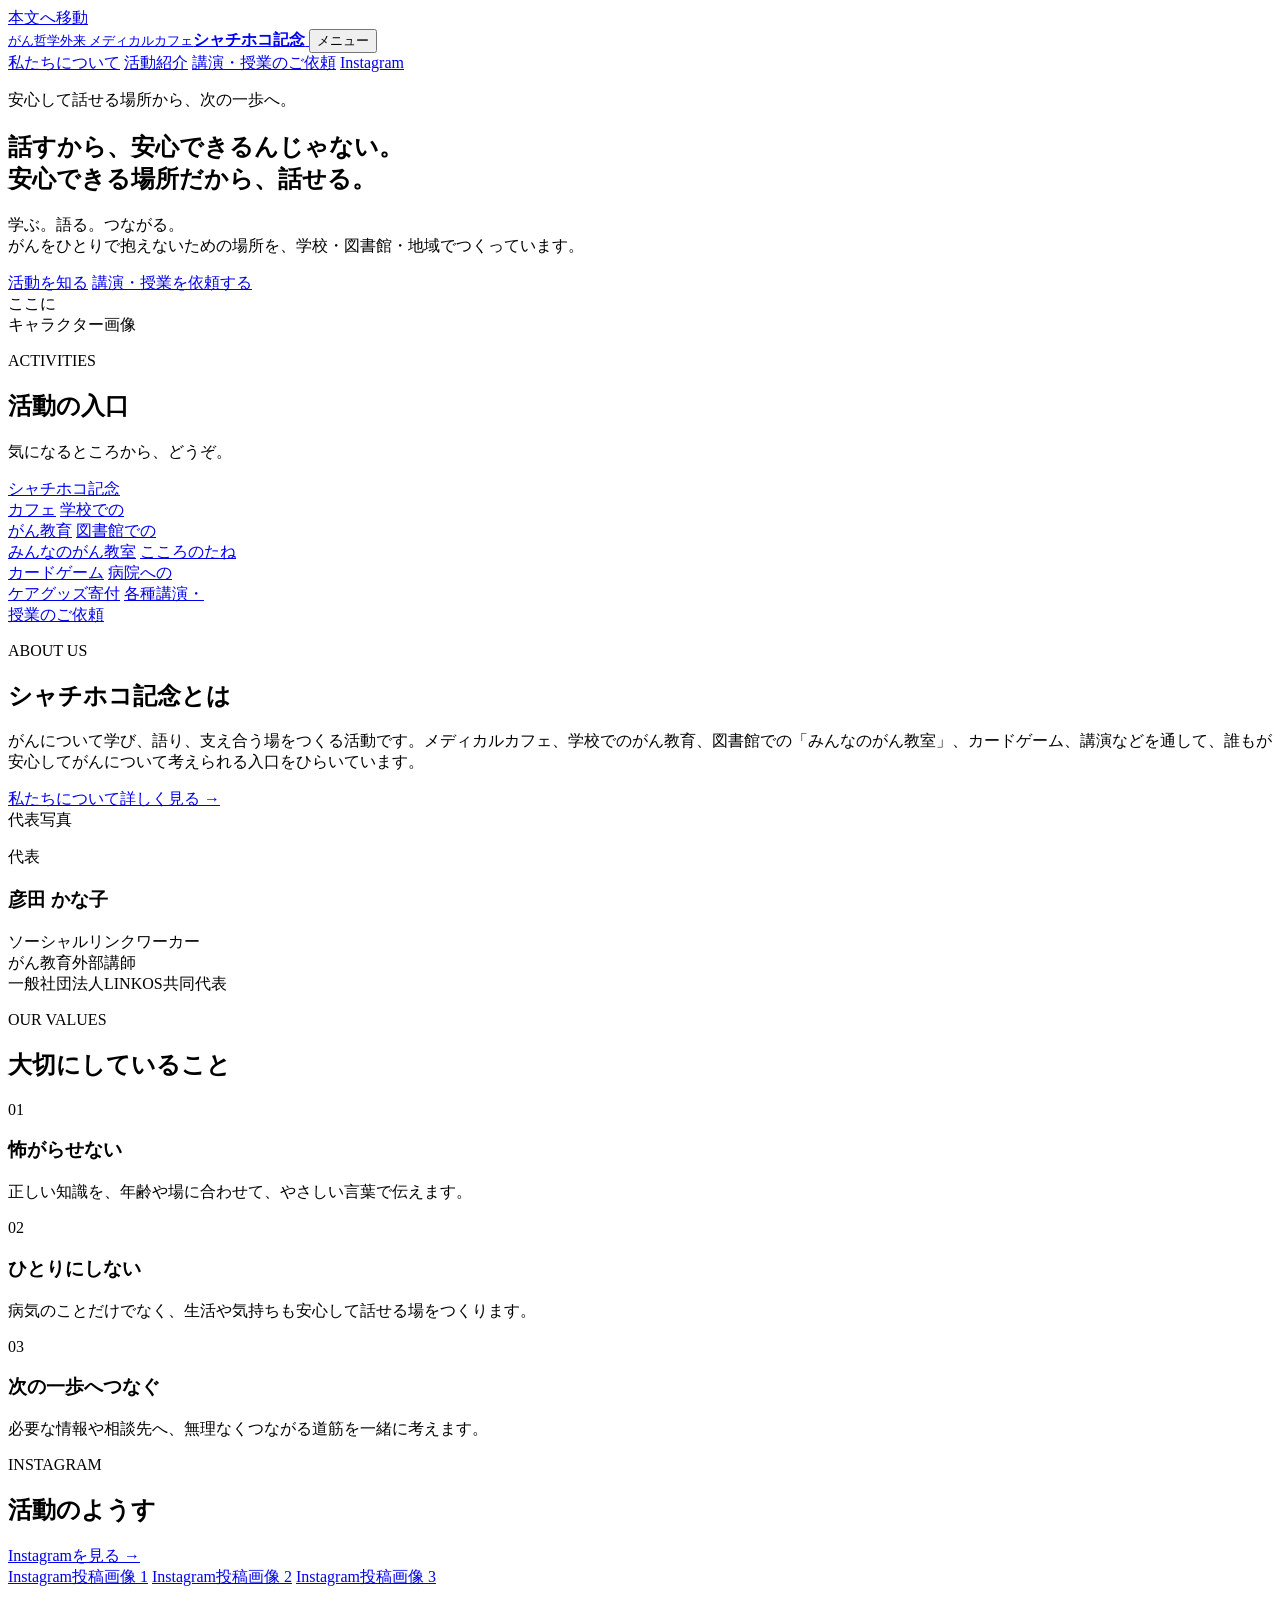
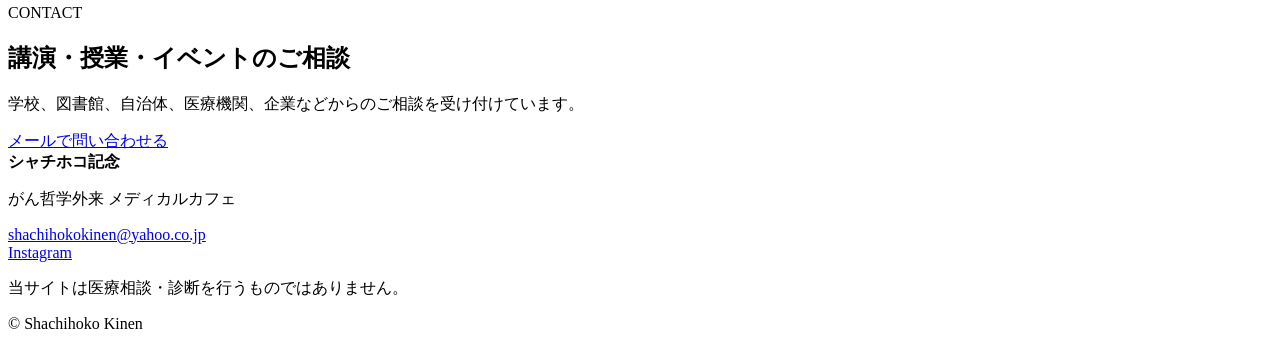
==== index.html @ 78883a8c "Create provisional Shachihoko Kinen homepage" ====
<!doctype html>
<html lang="ja">
<head>
  <meta charset="utf-8">
  <meta name="viewport" content="width=device-width, initial-scale=1">
  <meta name="description" content="がん哲学外来メディカルカフェ『シャチホコ記念』。学ぶ・語る・つながる場を、学校・図書館・地域でひらいています。">
  <title>シャチホコ記念｜学ぶ。語る。つながる。</title>
  <link rel="stylesheet" href="styles.css">
</head>
<body>
  <a class="skip-link" href="#main">本文へ移動</a>
  <header class="site-header">
    <div class="container header-inner">
      <a class="brand" href="index.html" aria-label="シャチホコ記念 ホーム">
        <span class="brand-mark" aria-hidden="true"><i></i><i></i><i></i></span>
        <span><small>がん哲学外来 メディカルカフェ</small><strong>シャチホコ記念</strong></span>
      </a>
      <button class="nav-toggle" aria-expanded="false" aria-controls="global-nav">メニュー</button>
      <nav id="global-nav" class="global-nav" aria-label="メインメニュー">
        <a href="about.html">私たちについて</a>
        <a href="activities.html">活動紹介</a>
        <a href="request.html">講演・授業のご依頼</a>
        <a href="https://www.instagram.com/hikoda_kanako/" target="_blank" rel="noopener noreferrer">Instagram</a>
      </nav>
    </div>
  </header>

  <main id="main">
    <section class="hero">
      <div class="container hero-grid">
        <div class="hero-copy">
          <p class="eyebrow">安心して話せる場所から、次の一歩へ。</p>
          <h1>話すから、安心できるんじゃない。<br>安心できる場所だから、話せる。</h1>
          <p class="hero-lead">学ぶ。語る。つながる。<br>がんをひとりで抱えないための場所を、学校・図書館・地域でつくっています。</p>
          <div class="button-row">
            <a class="button primary" href="activities.html">活動を知る</a>
            <a class="button secondary" href="request.html">講演・授業を依頼する</a>
          </div>
        </div>
        <div class="hero-visual" aria-label="シャチホコ記念の活動を表すイラスト">
          <div class="sun"></div>
          <div class="character"><span>ここに<br>キャラクター画像</span></div>
          <div class="floating-dot dot-one"></div>
          <div class="floating-dot dot-two"></div>
          <div class="floating-dot dot-three"></div>
        </div>
      </div>
    </section>

    <section class="section activities-overview">
      <div class="container">
        <div class="section-heading centered">
          <p class="eyebrow">ACTIVITIES</p>
          <h2>活動の入口</h2>
          <p>気になるところから、どうぞ。</p>
        </div>
        <div class="bubble-grid">
          <a class="bubble bubble-coral" href="cafe.html"><span>シャチホコ記念<br>カフェ</span></a>
          <a class="bubble bubble-lime" href="education.html"><span>学校での<br>がん教育</span></a>
          <a class="bubble bubble-sky" href="library.html"><span>図書館での<br>みんなのがん教室</span></a>
          <a class="bubble bubble-yellow" href="cards.html"><span>こころのたね<br>カードゲーム</span></a>
          <a class="bubble bubble-gray" href="care.html"><span>病院への<br>ケアグッズ寄付</span></a>
          <a class="bubble bubble-beige" href="request.html"><span>各種講演・<br>授業のご依頼</span></a>
        </div>
      </div>
    </section>

    <section class="section intro-section">
      <div class="container split-card">
        <div>
          <p class="eyebrow">ABOUT US</p>
          <h2>シャチホコ記念とは</h2>
          <p>がんについて学び、語り、支え合う場をつくる活動です。メディカルカフェ、学校でのがん教育、図書館での「みんなのがん教室」、カードゲーム、講演などを通して、誰もが安心してがんについて考えられる入口をひらいています。</p>
          <a class="text-link" href="about.html">私たちについて詳しく見る →</a>
        </div>
        <div class="profile-mini">
          <div class="photo-placeholder" aria-label="彦田かな子さんの写真を配置する場所">代表写真</div>
          <div>
            <p class="role">代表</p>
            <h3>彦田 かな子</h3>
            <p>ソーシャルリンクワーカー<br>がん教育外部講師<br>一般社団法人LINKOS共同代表</p>
          </div>
        </div>
      </div>
    </section>

    <section class="section values-section">
      <div class="container">
        <div class="section-heading centered">
          <p class="eyebrow">OUR VALUES</p>
          <h2>大切にしていること</h2>
        </div>
        <div class="card-grid three">
          <article class="value-card"><span class="icon">01</span><h3>怖がらせない</h3><p>正しい知識を、年齢や場に合わせて、やさしい言葉で伝えます。</p></article>
          <article class="value-card"><span class="icon">02</span><h3>ひとりにしない</h3><p>病気のことだけでなく、生活や気持ちも安心して話せる場をつくります。</p></article>
          <article class="value-card"><span class="icon">03</span><h3>次の一歩へつなぐ</h3><p>必要な情報や相談先へ、無理なくつながる道筋を一緒に考えます。</p></article>
        </div>
      </div>
    </section>

    <section class="section instagram-section">
      <div class="container">
        <div class="section-heading row-heading">
          <div><p class="eyebrow">INSTAGRAM</p><h2>活動のようす</h2></div>
          <a class="text-link" href="https://www.instagram.com/hikoda_kanako/" target="_blank" rel="noopener noreferrer">Instagramを見る →</a>
        </div>
        <div class="instagram-grid">
          <a href="https://www.instagram.com/hikoda_kanako/" target="_blank" rel="noopener noreferrer" class="insta-placeholder">Instagram投稿画像 1</a>
          <a href="https://www.instagram.com/hikoda_kanako/" target="_blank" rel="noopener noreferrer" class="insta-placeholder">Instagram投稿画像 2</a>
          <a href="https://www.instagram.com/hikoda_kanako/" target="_blank" rel="noopener noreferrer" class="insta-placeholder">Instagram投稿画像 3</a>
        </div>
      </div>
    </section>

    <section class="cta-section">
      <div class="container cta-inner">
        <div><p class="eyebrow light">CONTACT</p><h2>講演・授業・イベントのご相談</h2><p>学校、図書館、自治体、医療機関、企業などからのご相談を受け付けています。</p></div>
        <a class="button light-button" href="mailto:shachihokokinen@yahoo.co.jp">メールで問い合わせる</a>
      </div>
    </section>
  </main>

  <footer class="site-footer">
    <div class="container footer-grid">
      <div><strong>シャチホコ記念</strong><p>がん哲学外来 メディカルカフェ</p></div>
      <div><a href="mailto:shachihokokinen@yahoo.co.jp">shachihokokinen@yahoo.co.jp</a><br><a href="https://www.instagram.com/hikoda_kanako/" target="_blank" rel="noopener noreferrer">Instagram</a></div>
      <p class="footer-note">当サイトは医療相談・診断を行うものではありません。</p>
    </div>
    <div class="container copyright">© Shachihoko Kinen</div>
  </footer>
  <script src="script.js"></script>
</body>
</html>
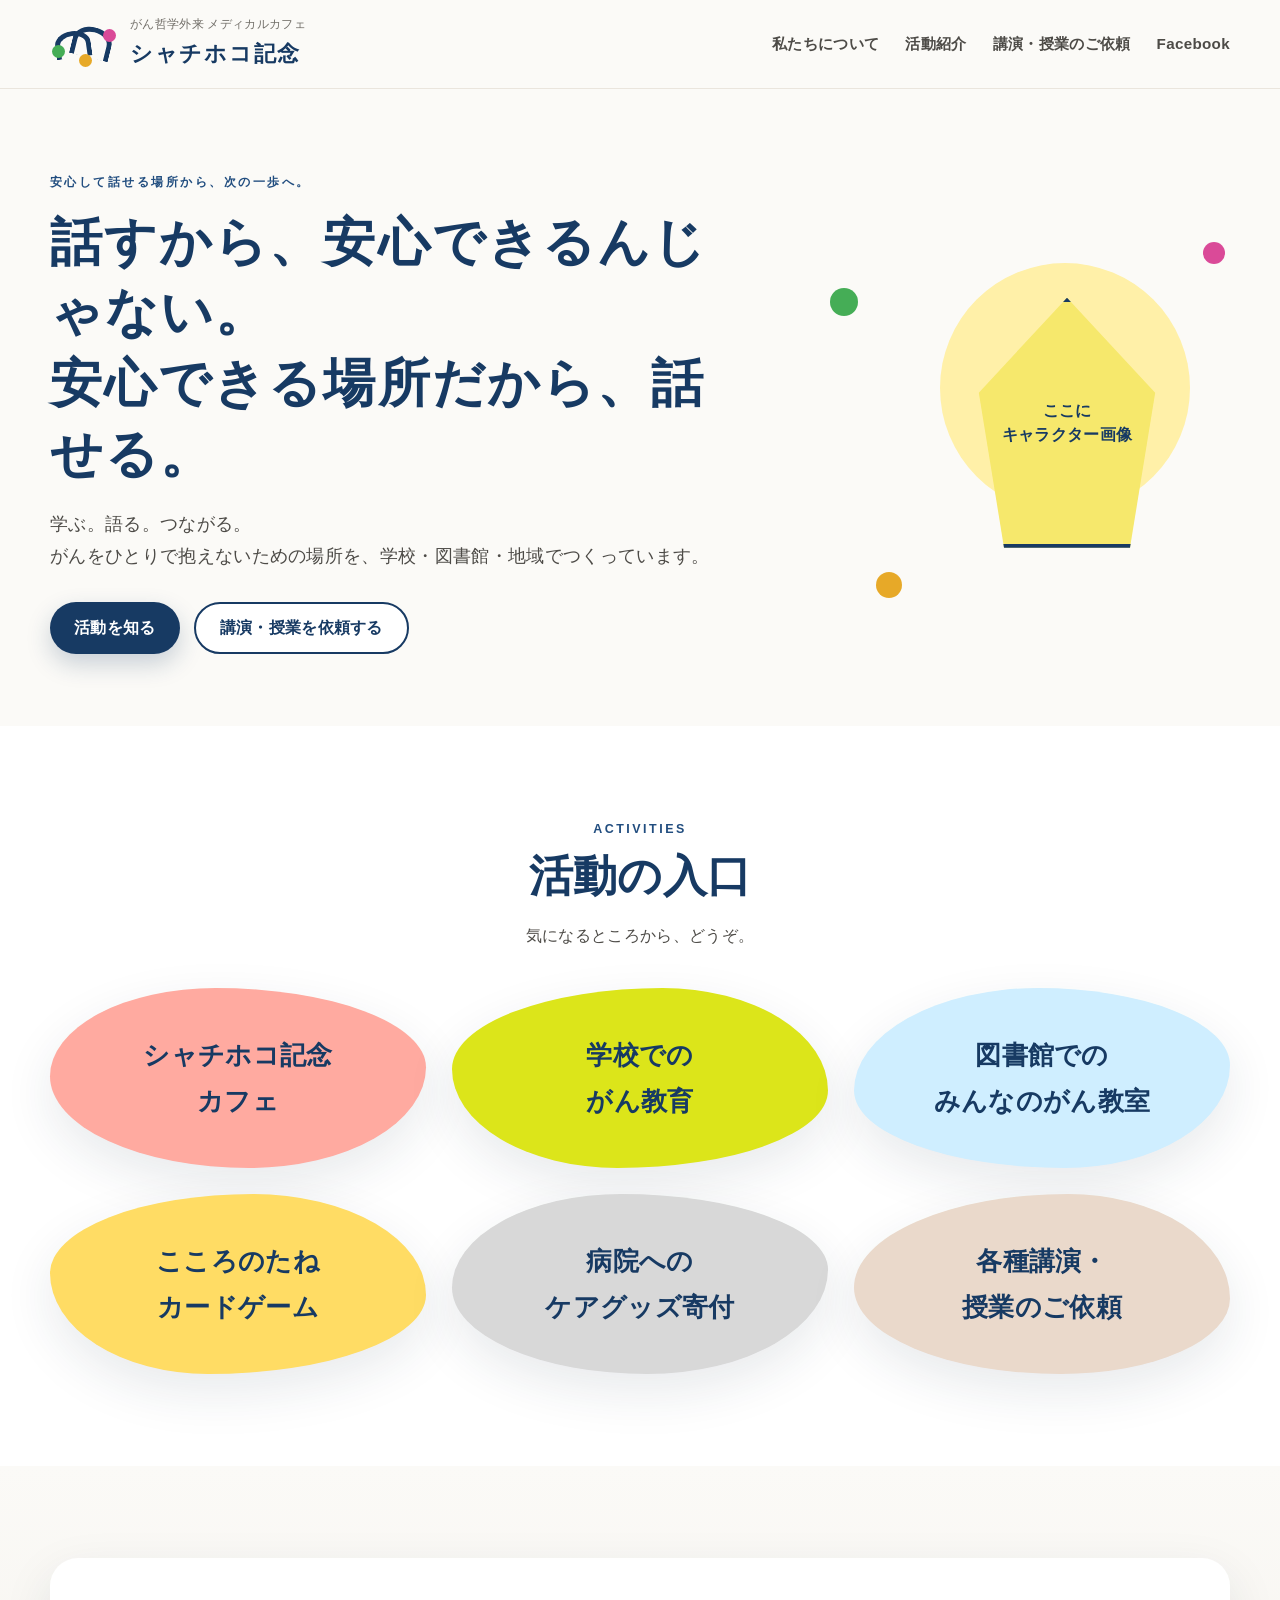
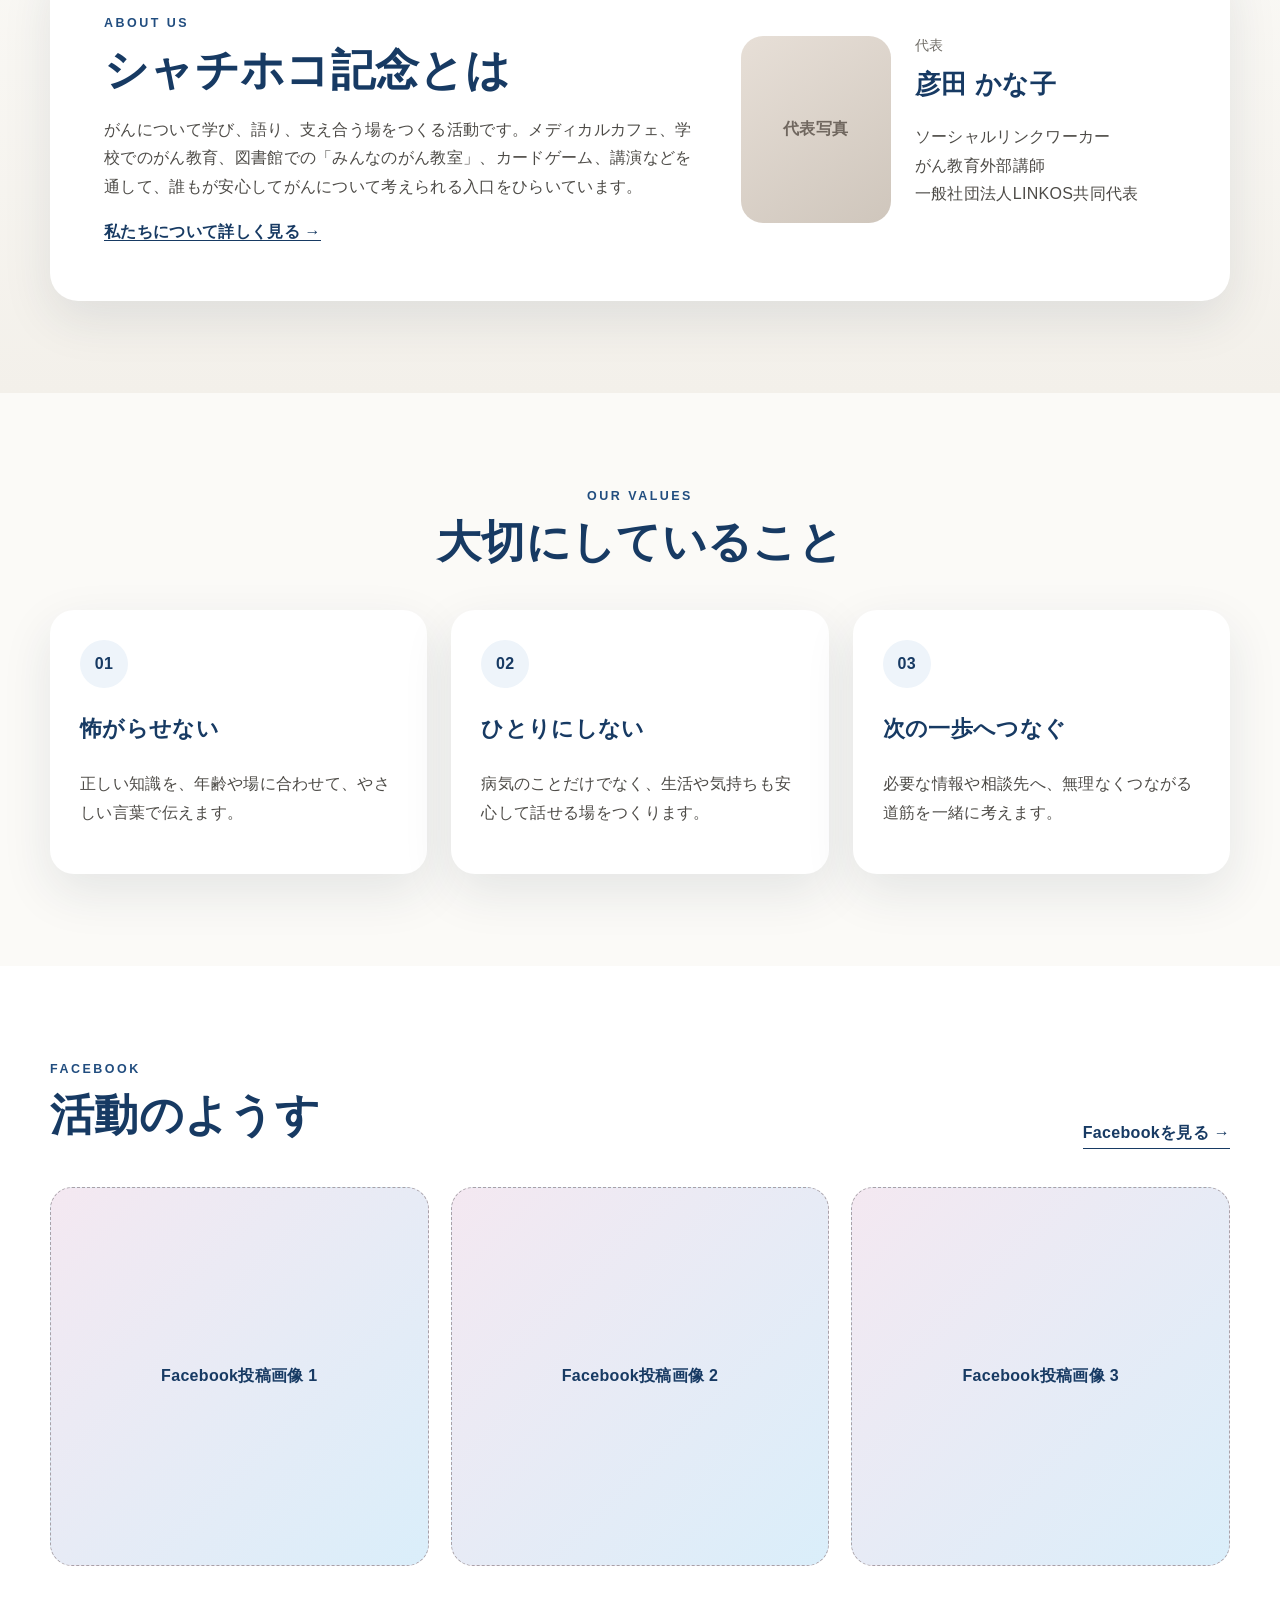
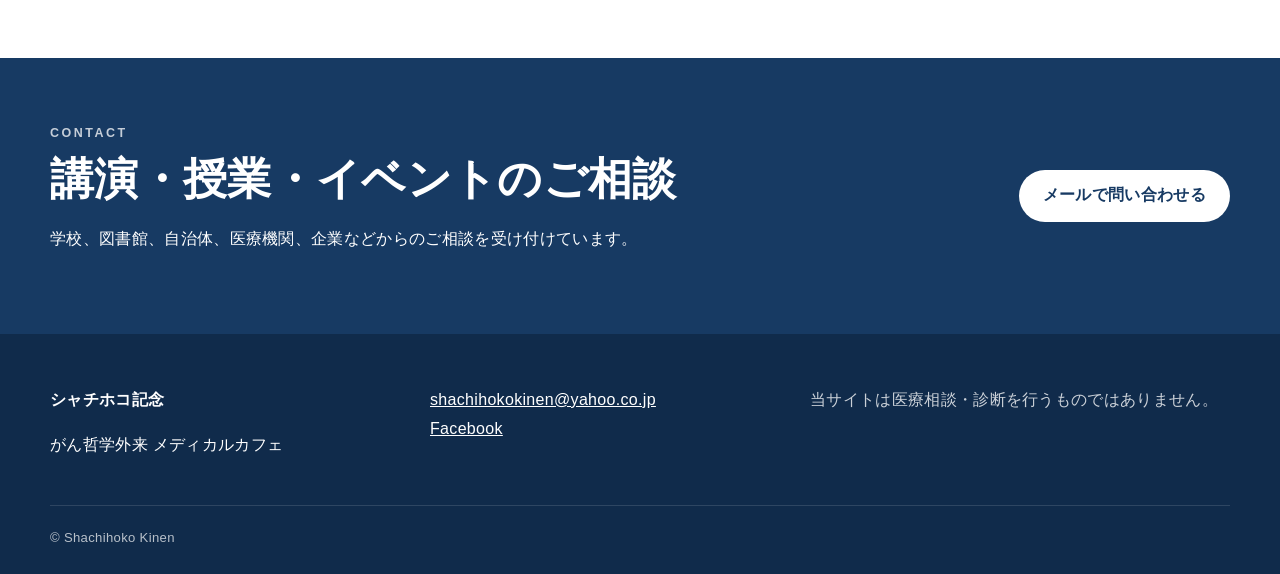
==== commit a2aa7670: "Replace Instagram links with Facebook" ====
--- a/index.html
+++ b/index.html
@@ -20,7 +20,7 @@
         <a href="about.html">私たちについて</a>
         <a href="activities.html">活動紹介</a>
         <a href="request.html">講演・授業のご依頼</a>
-        <a href="https://www.instagram.com/hikoda_kanako/" target="_blank" rel="noopener noreferrer">Instagram</a>
+        <a href="https://www.facebook.com/shachihokokinen" target="_blank" rel="noopener noreferrer">Facebook</a>
       </nav>
     </div>
   </header>
@@ -101,13 +101,13 @@
     <section class="section instagram-section">
       <div class="container">
         <div class="section-heading row-heading">
-          <div><p class="eyebrow">INSTAGRAM</p><h2>活動のようす</h2></div>
-          <a class="text-link" href="https://www.instagram.com/hikoda_kanako/" target="_blank" rel="noopener noreferrer">Instagramを見る →</a>
+          <div><p class="eyebrow">FACEBOOK</p><h2>活動のようす</h2></div>
+          <a class="text-link" href="https://www.facebook.com/shachihokokinen" target="_blank" rel="noopener noreferrer">Facebookを見る →</a>
         </div>
         <div class="instagram-grid">
-          <a href="https://www.instagram.com/hikoda_kanako/" target="_blank" rel="noopener noreferrer" class="insta-placeholder">Instagram投稿画像 1</a>
-          <a href="https://www.instagram.com/hikoda_kanako/" target="_blank" rel="noopener noreferrer" class="insta-placeholder">Instagram投稿画像 2</a>
-          <a href="https://www.instagram.com/hikoda_kanako/" target="_blank" rel="noopener noreferrer" class="insta-placeholder">Instagram投稿画像 3</a>
+          <a href="https://www.facebook.com/shachihokokinen" target="_blank" rel="noopener noreferrer" class="insta-placeholder">Facebook投稿画像 1</a>
+          <a href="https://www.facebook.com/shachihokokinen" target="_blank" rel="noopener noreferrer" class="insta-placeholder">Facebook投稿画像 2</a>
+          <a href="https://www.facebook.com/shachihokokinen" target="_blank" rel="noopener noreferrer" class="insta-placeholder">Facebook投稿画像 3</a>
         </div>
       </div>
     </section>
@@ -123,7 +123,7 @@
   <footer class="site-footer">
     <div class="container footer-grid">
       <div><strong>シャチホコ記念</strong><p>がん哲学外来 メディカルカフェ</p></div>
-      <div><a href="mailto:shachihokokinen@yahoo.co.jp">shachihokokinen@yahoo.co.jp</a><br><a href="https://www.instagram.com/hikoda_kanako/" target="_blank" rel="noopener noreferrer">Instagram</a></div>
+      <div><a href="mailto:shachihokokinen@yahoo.co.jp">shachihokokinen@yahoo.co.jp</a><br><a href="https://www.facebook.com/shachihokokinen" target="_blank" rel="noopener noreferrer">Facebook</a></div>
       <p class="footer-note">当サイトは医療相談・診断を行うものではありません。</p>
     </div>
     <div class="container copyright">© Shachihoko Kinen</div>
--- a/styles.css
+++ b/styles.css
@@ -0,0 +1,56 @@
+:root {
+  --navy:#173a63;
+  --navy-2:#214d7f;
+  --ink:#4d4b47;
+  --muted:#726f69;
+  --paper:#fbfaf7;
+  --white:#fff;
+  --line:#e6e0d8;
+  --coral:#ffaaa0;
+  --lime:#dce51a;
+  --sky:#cfeeff;
+  --yellow:#ffdc64;
+  --gray:#d8d8d8;
+  --beige:#ead9cb;
+  --radius:28px;
+  --shadow:0 18px 50px rgba(33,52,73,.10);
+  --container:min(1180px, calc(100% - 40px));
+}
+*{box-sizing:border-box}
+html{scroll-behavior:smooth}
+body{margin:0;background:var(--paper);color:var(--ink);font-family:"Hiragino Sans","Yu Gothic",Meiryo,sans-serif;line-height:1.8;letter-spacing:.02em}
+a{color:inherit;text-decoration:none}
+img{max-width:100%;height:auto}
+button,input,textarea,select{font:inherit}
+.container{width:var(--container);margin-inline:auto}
+.skip-link{position:absolute;left:-9999px;top:auto}.skip-link:focus{left:16px;top:16px;z-index:999;background:#fff;padding:10px 14px;border-radius:8px}
+.site-header{position:sticky;top:0;z-index:30;background:rgba(251,250,247,.94);backdrop-filter:blur(12px);border-bottom:1px solid rgba(230,224,216,.8)}
+.header-inner{min-height:88px;display:flex;align-items:center;justify-content:space-between;gap:24px}
+.brand{display:flex;align-items:center;gap:14px}.brand small{display:block;font-size:.72rem;color:var(--muted)}.brand strong{display:block;color:var(--navy);font-size:1.35rem;letter-spacing:.08em}
+.brand-mark{position:relative;width:66px;height:46px;display:inline-block}.brand-mark:before,.brand-mark:after{content:"";position:absolute;border:5px solid var(--navy);border-bottom:0;border-radius:50% 50% 0 0}.brand-mark:before{width:26px;height:22px;left:5px;top:10px;transform:rotate(-8deg)}.brand-mark:after{width:30px;height:26px;right:4px;top:6px;transform:rotate(14deg)}.brand-mark i{position:absolute;width:13px;height:13px;border-radius:50%;z-index:2}.brand-mark i:nth-child(1){background:#45ad56;left:2px;top:24px}.brand-mark i:nth-child(2){background:#e7a928;left:29px;bottom:0}.brand-mark i:nth-child(3){background:#da4a98;right:0;top:8px}
+.global-nav{display:flex;align-items:center;gap:26px;font-size:.95rem;font-weight:700}.global-nav a{position:relative}.global-nav a:after{content:"";position:absolute;left:0;right:100%;bottom:-7px;height:2px;background:var(--navy);transition:.25s}.global-nav a:hover:after,.global-nav a:focus-visible:after{right:0}
+.nav-toggle{display:none;border:1px solid var(--line);background:#fff;border-radius:999px;padding:8px 14px;color:var(--navy);font-weight:700}
+.hero{padding:82px 0 72px;overflow:hidden}.hero-grid{display:grid;grid-template-columns:1.25fr .75fr;align-items:center;gap:50px}.hero-copy h1{margin:.25em 0;font-size:clamp(2rem,4.1vw,4.2rem);line-height:1.35;color:var(--navy);letter-spacing:.04em}.hero-lead{font-size:clamp(1.05rem,1.4vw,1.28rem);max-width:760px}.eyebrow{margin:0 0 6px;color:var(--navy-2);font-size:.78rem;font-weight:800;letter-spacing:.2em}.light{color:#fff;opacity:.75}
+.button-row{display:flex;gap:14px;flex-wrap:wrap;margin-top:30px}.button{display:inline-flex;align-items:center;justify-content:center;min-height:52px;padding:0 24px;border-radius:999px;font-weight:800;transition:transform .2s,box-shadow .2s}.button:hover{transform:translateY(-2px)}.primary{background:var(--navy);color:#fff;box-shadow:0 10px 24px rgba(23,58,99,.22)}.secondary{background:#fff;color:var(--navy);border:2px solid var(--navy)}.light-button{background:#fff;color:var(--navy)}
+.hero-visual{position:relative;min-height:390px}.sun{position:absolute;width:250px;height:250px;border-radius:50%;background:#fff0a8;right:40px;top:45px}.character{position:absolute;right:58px;top:80px;width:210px;height:250px;background:#f6e86c;border:4px solid var(--navy);clip-path:polygon(50% 0,92% 38%,80% 100%,20% 100%,8% 38%);display:grid;place-items:center;color:var(--navy);font-weight:800;text-align:center;line-height:1.5}.floating-dot{position:absolute;border-radius:50%}.dot-one{width:28px;height:28px;background:#45ad56;left:24px;top:70px}.dot-two{width:22px;height:22px;background:#da4a98;right:5px;top:24px}.dot-three{width:26px;height:26px;background:#e7a928;left:70px;bottom:10px}
+.section{padding:92px 0}.section-heading{margin-bottom:38px}.section-heading h2,.intro-section h2,.cta-section h2,.page-hero h1{margin:.1em 0;color:var(--navy);font-size:clamp(2rem,3.4vw,3.2rem);line-height:1.35}.centered{text-align:center}.row-heading{display:flex;justify-content:space-between;align-items:end;gap:20px}
+.activities-overview{background:#fff}.bubble-grid{display:grid;grid-template-columns:repeat(3,1fr);gap:26px}.bubble{min-height:180px;display:grid;place-items:center;padding:24px;text-align:center;font-size:clamp(1.25rem,2vw,1.85rem);font-weight:900;color:var(--navy);box-shadow:var(--shadow);transition:transform .25s,box-shadow .25s}.bubble:hover{transform:translateY(-6px) rotate(-1deg);box-shadow:0 24px 60px rgba(33,52,73,.16)}.bubble:nth-child(even):hover{transform:translateY(-6px) rotate(1deg)}.bubble-coral{background:var(--coral);border-radius:44% 56% 47% 53%/49% 44% 56% 51%}.bubble-lime{background:var(--lime);border-radius:56% 44% 56% 44%/45% 57% 43% 55%}.bubble-sky{background:var(--sky);border-radius:49% 51% 44% 56%/57% 43% 57% 43%}.bubble-yellow{background:var(--yellow);border-radius:54% 46% 58% 42%/44% 56% 44% 56%}.bubble-gray{background:var(--gray);border-radius:45% 55% 48% 52%/52% 42% 58% 48%}.bubble-beige{background:var(--beige);border-radius:57% 43% 45% 55%/52% 58% 42% 48%}
+.intro-section{background:linear-gradient(180deg,var(--paper),#f3f0ea)}.split-card{display:grid;grid-template-columns:1.15fr .85fr;gap:48px;background:#fff;border-radius:var(--radius);padding:54px;box-shadow:var(--shadow)}.profile-mini{display:grid;grid-template-columns:150px 1fr;gap:24px;align-items:center}.photo-placeholder{aspect-ratio:4/5;border-radius:22px;background:linear-gradient(145deg,#e7dfd7,#cfc6bc);display:grid;place-items:center;color:#70675f;font-weight:700}.role{margin:0;color:var(--muted);font-size:.85rem}.profile-mini h3{margin:.1em 0;color:var(--navy);font-size:1.6rem}.text-link{color:var(--navy);font-weight:800;border-bottom:1px solid currentColor}.text-link:hover{opacity:.72}
+.card-grid{display:grid;gap:24px}.three{grid-template-columns:repeat(3,1fr)}.value-card,.content-card{background:#fff;border-radius:24px;padding:30px;box-shadow:var(--shadow)}.value-card .icon{display:inline-grid;place-items:center;width:48px;height:48px;border-radius:50%;background:#eef4fa;color:var(--navy);font-weight:900}.value-card h3,.content-card h3{color:var(--navy);font-size:1.35rem}
+.instagram-section{background:#fff}.instagram-grid{display:grid;grid-template-columns:repeat(3,1fr);gap:22px}.insta-placeholder{aspect-ratio:1;border-radius:22px;background:linear-gradient(135deg,#f4e8f1,#daeefa);display:grid;place-items:center;color:var(--navy);font-weight:800;border:1px dashed #a8a1a8}
+.cta-section{padding:64px 0;background:var(--navy);color:#fff}.cta-section h2{color:#fff}.cta-inner{display:flex;justify-content:space-between;align-items:center;gap:30px}
+.site-footer{padding:52px 0 24px;background:#102b4b;color:#fff}.footer-grid{display:grid;grid-template-columns:1fr 1fr 1.2fr;gap:30px;align-items:start}.site-footer a{text-decoration:underline}.footer-note{margin:0;opacity:.78}.copyright{margin-top:30px;padding-top:20px;border-top:1px solid rgba(255,255,255,.18);font-size:.82rem;opacity:.7}
+.page-hero{padding:74px 0 48px;background:linear-gradient(180deg,#fff,var(--paper))}.page-hero p{max-width:760px;font-size:1.08rem}.breadcrumbs{font-size:.84rem;color:var(--muted);margin-bottom:14px}.breadcrumbs a{text-decoration:underline}.page-grid{display:grid;grid-template-columns:minmax(0,1fr) 290px;gap:50px}.prose h2{margin-top:2.2em;color:var(--navy);font-size:1.9rem}.prose h3{margin-top:1.8em;color:var(--navy)}.prose p,.prose li{font-size:1.02rem}.prose ul{padding-left:1.2em}.notice{background:#fff8dc;border-left:5px solid var(--yellow);padding:20px 22px;border-radius:12px}.sidebar-card{position:sticky;top:120px;background:#fff;border-radius:20px;padding:24px;box-shadow:var(--shadow)}.sidebar-card h3{margin-top:0;color:var(--navy)}.sidebar-card nav{display:grid;gap:10px}.sidebar-card a{padding:8px 0;border-bottom:1px solid var(--line)}
+.timeline{position:relative;margin:40px 0}.timeline:before{content:"";position:absolute;left:18px;top:0;bottom:0;width:3px;background:var(--line)}.timeline-item{position:relative;padding-left:62px;margin-bottom:34px}.timeline-item:before{content:"";position:absolute;left:7px;top:8px;width:24px;height:24px;border-radius:50%;background:var(--navy);border:5px solid var(--paper)}.timeline-item time{display:block;color:var(--navy);font-weight:900}.timeline-item h3{margin:.15em 0}
+.stats-grid{display:grid;grid-template-columns:repeat(3,1fr);gap:20px;margin:30px 0}.stat{background:#fff;border-radius:20px;padding:24px;text-align:center;box-shadow:var(--shadow)}.stat strong{display:block;color:var(--navy);font-size:2rem}.stat span{font-size:.9rem}
+.list-links{display:grid;grid-template-columns:repeat(2,1fr);gap:18px}.list-link{display:block;background:#fff;border-radius:18px;padding:22px;border:1px solid var(--line);font-weight:800;color:var(--navy)}.list-link:hover{box-shadow:var(--shadow)}
+.contact-box{background:#fff;border-radius:24px;padding:32px;box-shadow:var(--shadow)}.email-link{font-size:1.15rem;color:var(--navy);font-weight:900;word-break:break-all}
+@media (max-width:900px){
+  .nav-toggle{display:block}.global-nav{position:absolute;left:20px;right:20px;top:78px;display:none;flex-direction:column;align-items:stretch;gap:0;padding:16px;background:#fff;border-radius:18px;box-shadow:var(--shadow)}.global-nav.is-open{display:flex}.global-nav a{padding:13px 6px;border-bottom:1px solid var(--line)}
+  .hero-grid,.split-card,.page-grid{grid-template-columns:1fr}.hero-visual{min-height:310px}.bubble-grid{grid-template-columns:repeat(2,1fr)}.three,.instagram-grid,.stats-grid{grid-template-columns:1fr}.profile-mini{grid-template-columns:120px 1fr}.cta-inner{align-items:flex-start;flex-direction:column}.footer-grid{grid-template-columns:1fr 1fr}.sidebar-card{position:static}.list-links{grid-template-columns:1fr}
+}
+@media (max-width:620px){
+  :root{--container:min(100% - 28px,1180px)}.header-inner{min-height:76px}.brand small{display:none}.brand strong{font-size:1.1rem}.brand-mark{transform:scale(.88);transform-origin:left center}
+  .hero{padding:54px 0}.hero-copy h1{font-size:2.15rem}.hero-visual{min-height:270px}.sun{width:190px;height:190px;right:18px}.character{width:160px;height:205px;right:32px;top:58px;font-size:.9rem}
+  .section{padding:64px 0}.bubble-grid{grid-template-columns:1fr;gap:18px}.bubble{min-height:145px}.split-card{padding:28px}.profile-mini{grid-template-columns:1fr}.photo-placeholder{max-width:180px}.row-heading{align-items:flex-start;flex-direction:column}.instagram-grid{grid-template-columns:1fr}.footer-grid{grid-template-columns:1fr}.button-row .button{width:100%}
+}
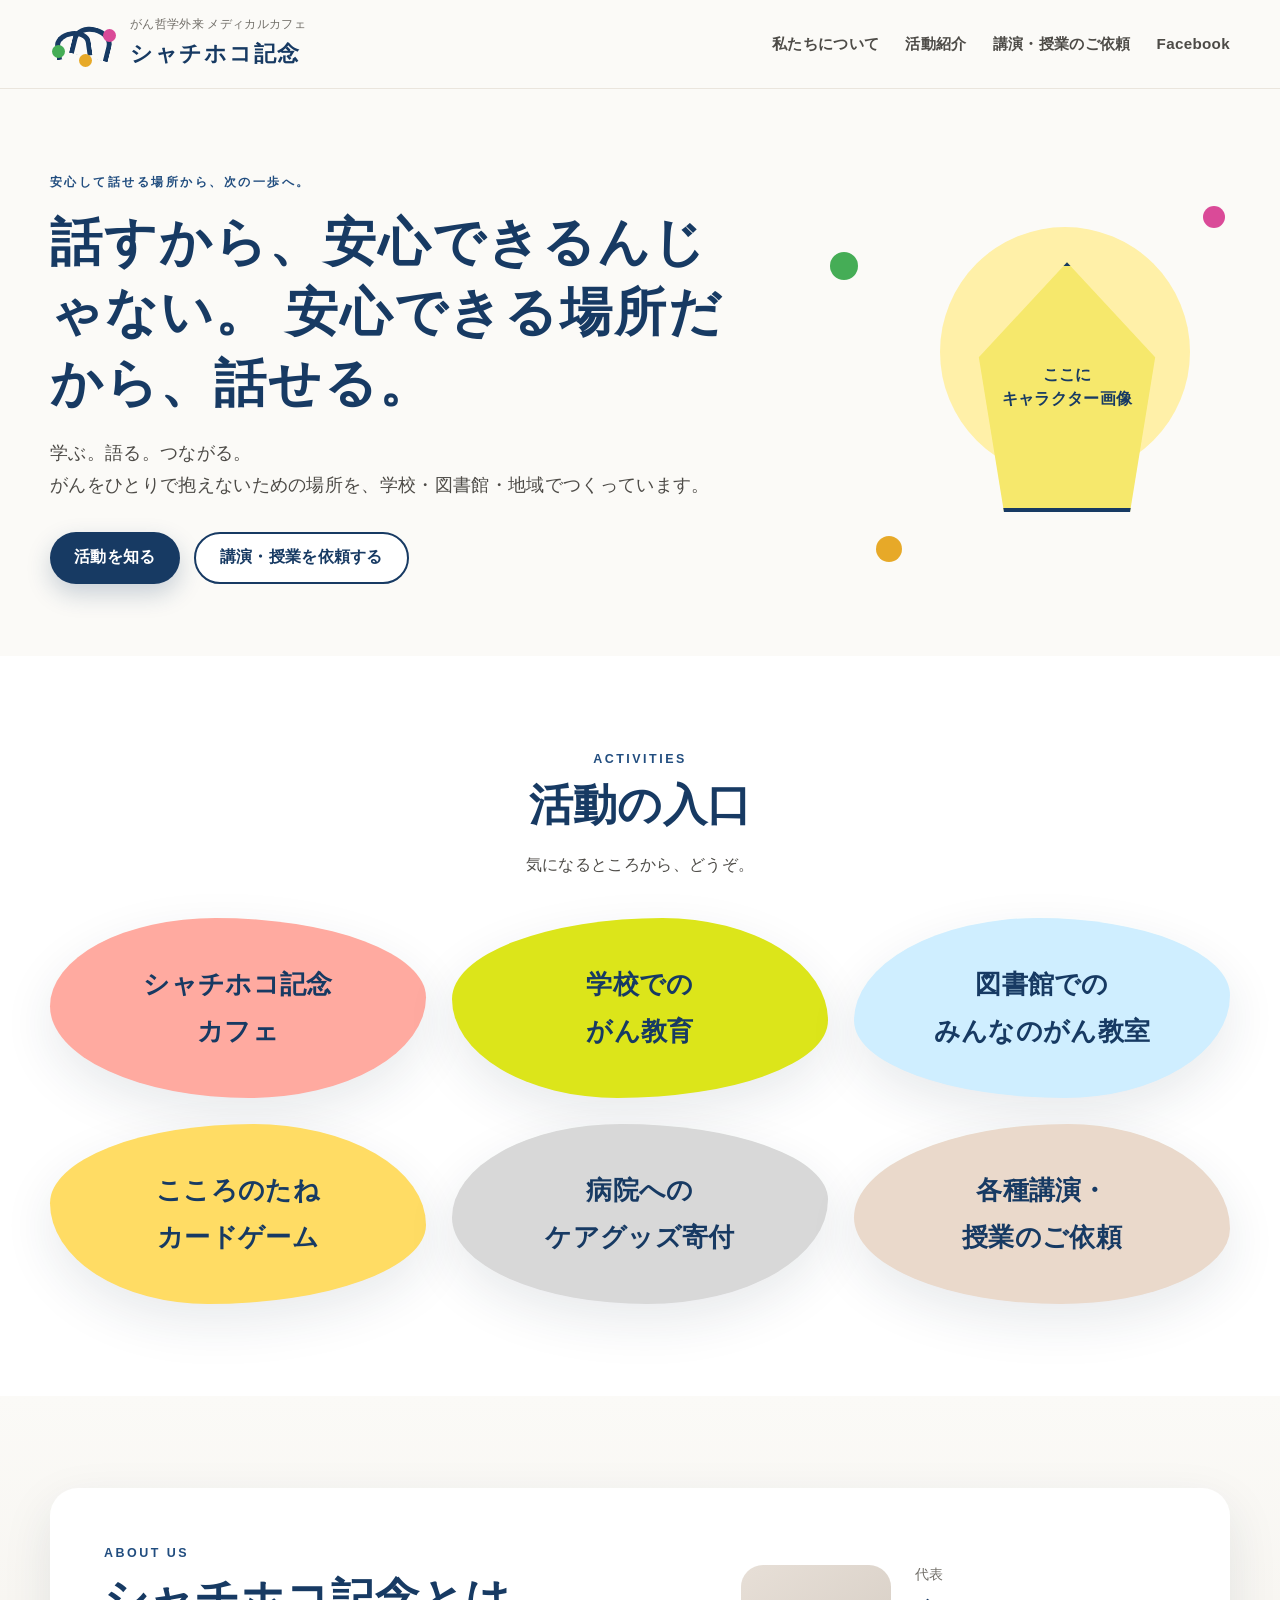
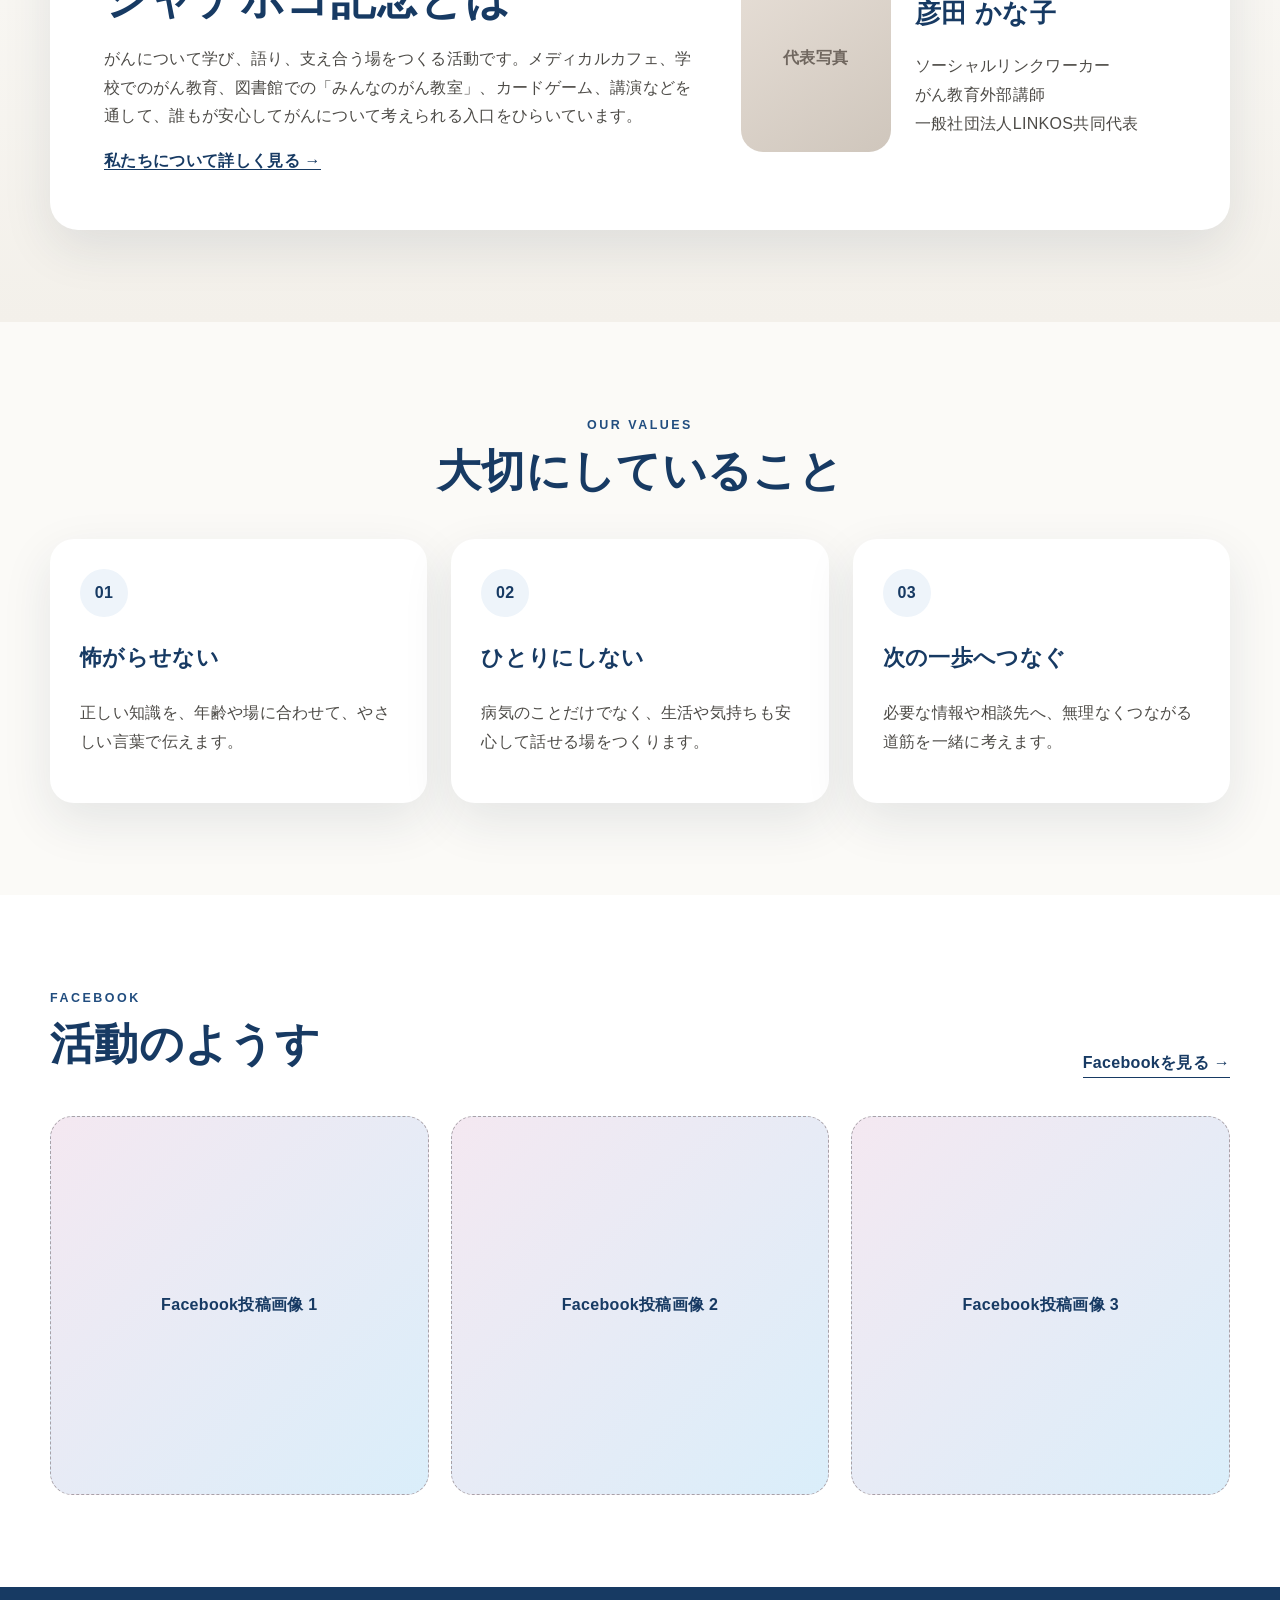
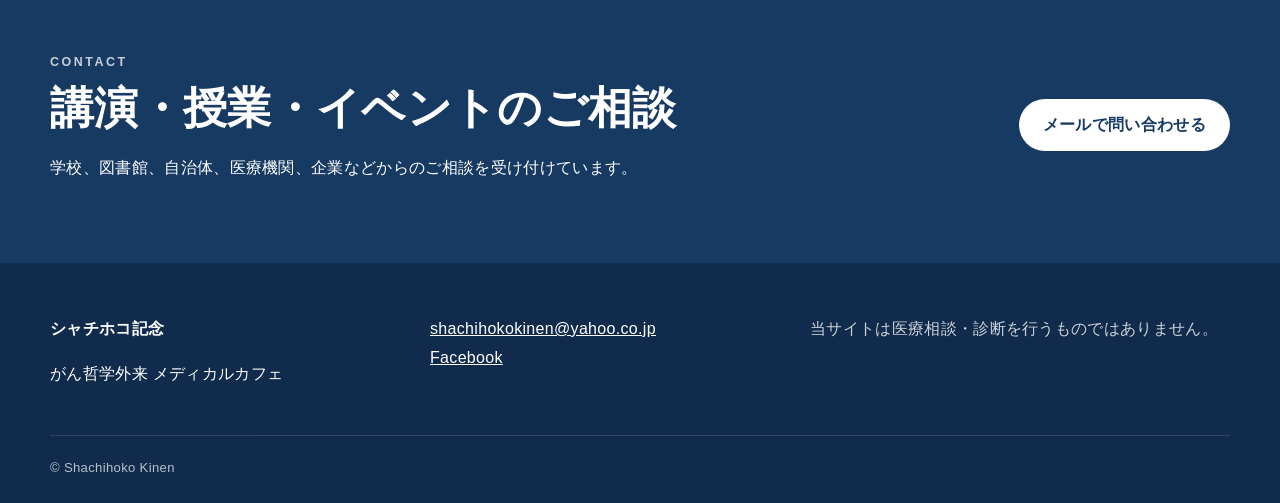
==== commit e1725fd9: "Improve hero headline line breaks" ====
--- a/index.html
+++ b/index.html
@@ -30,7 +30,10 @@
       <div class="container hero-grid">
         <div class="hero-copy">
           <p class="eyebrow">安心して話せる場所から、次の一歩へ。</p>
-          <h1>話すから、安心できるんじゃない。<br>安心できる場所だから、話せる。</h1>
+          <h1 class="hero-message">
+            <span class="hero-message-line"><span class="hero-phrase">話すから、</span><span class="hero-phrase">安心できるんじゃない。</span></span>
+            <span class="hero-message-line"><span class="hero-phrase">安心できる場所だから、</span><span class="hero-phrase">話せる。</span></span>
+          </h1>
           <p class="hero-lead">学ぶ。語る。つながる。<br>がんをひとりで抱えないための場所を、学校・図書館・地域でつくっています。</p>
           <div class="button-row">
             <a class="button primary" href="activities.html">活動を知る</a>
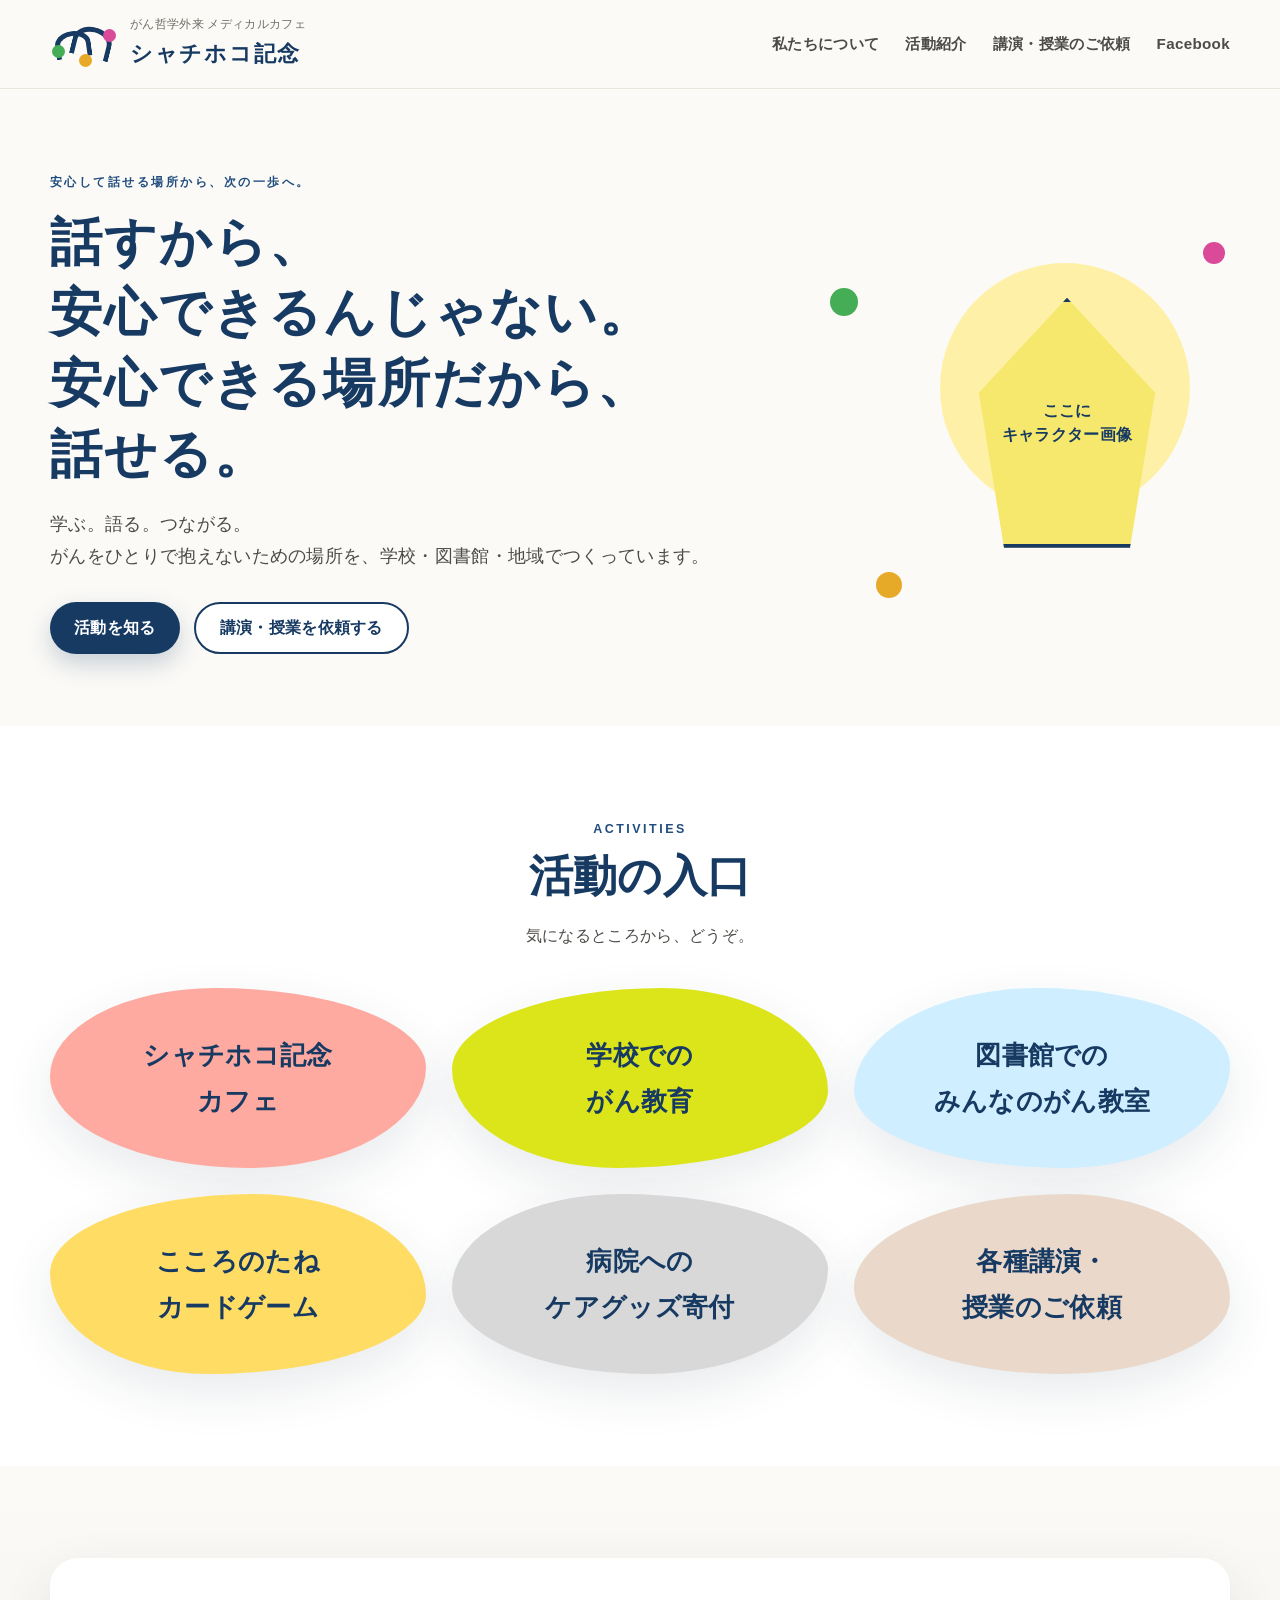
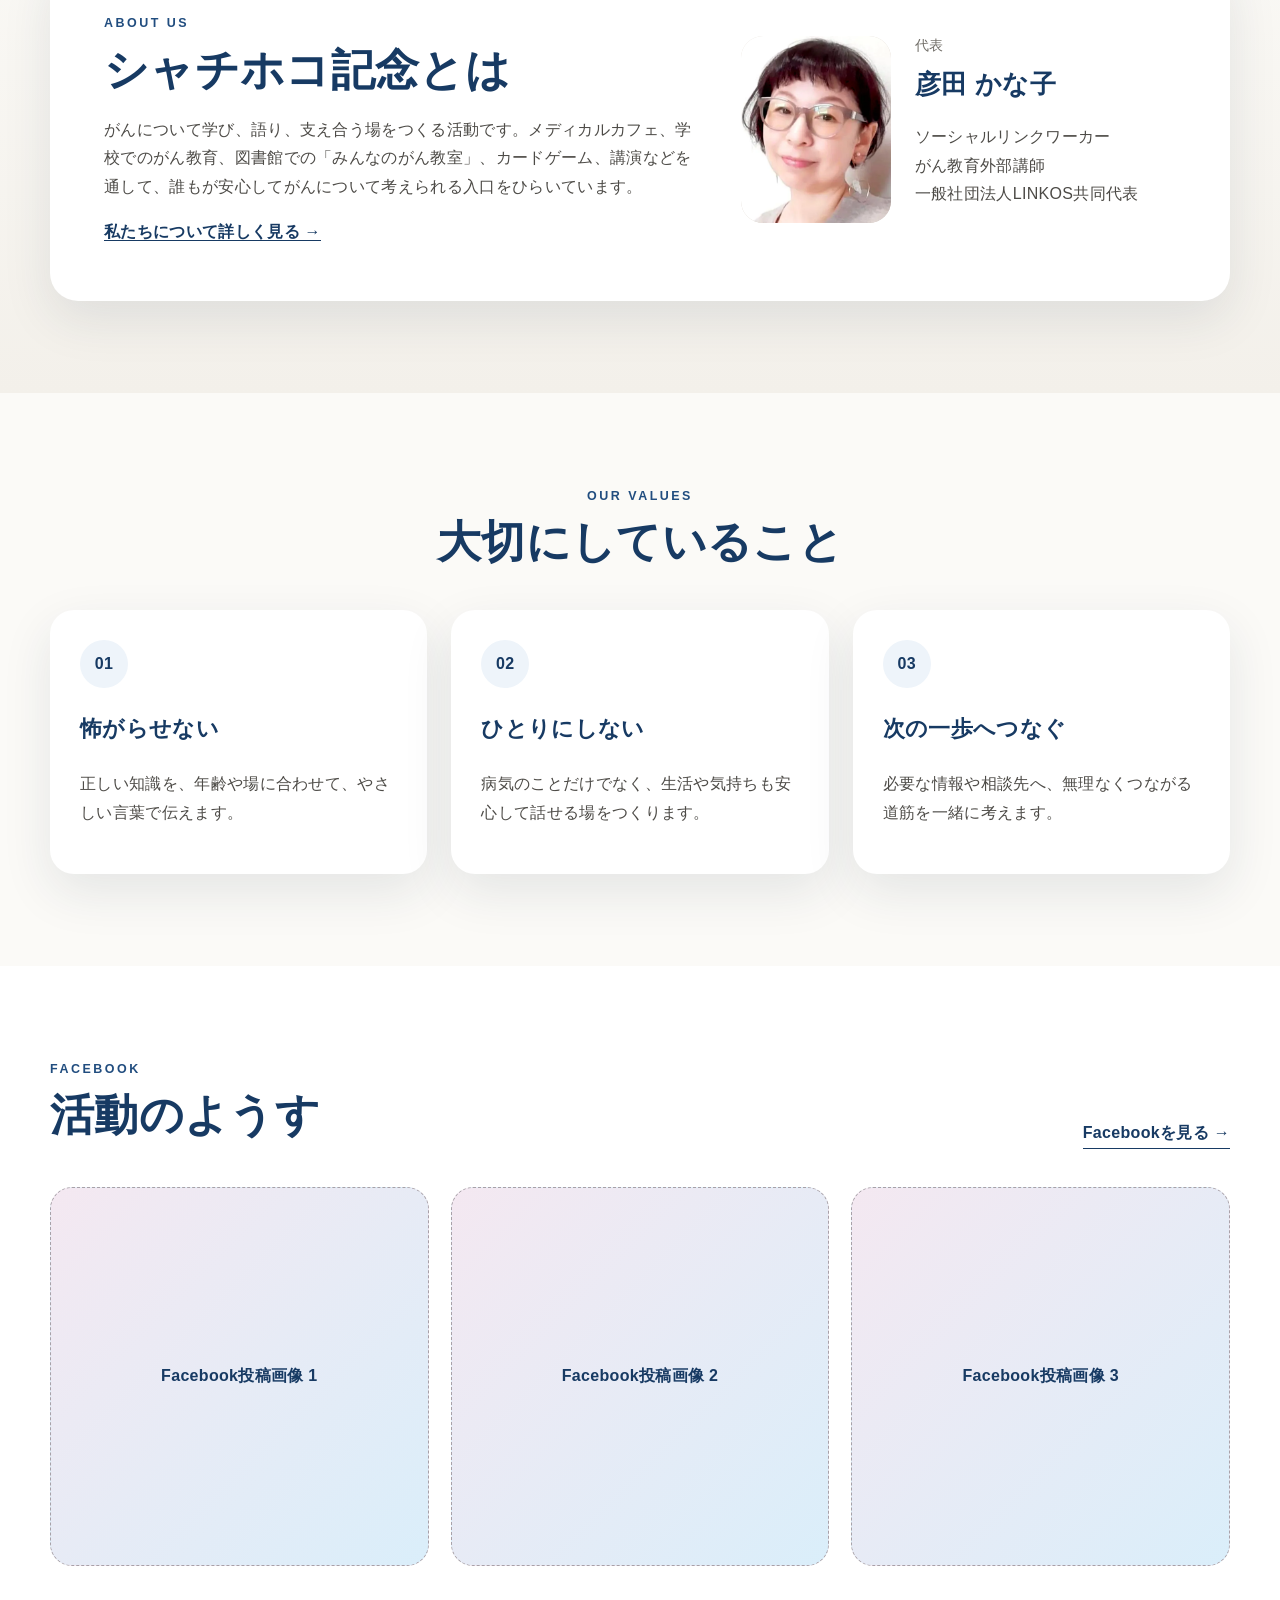
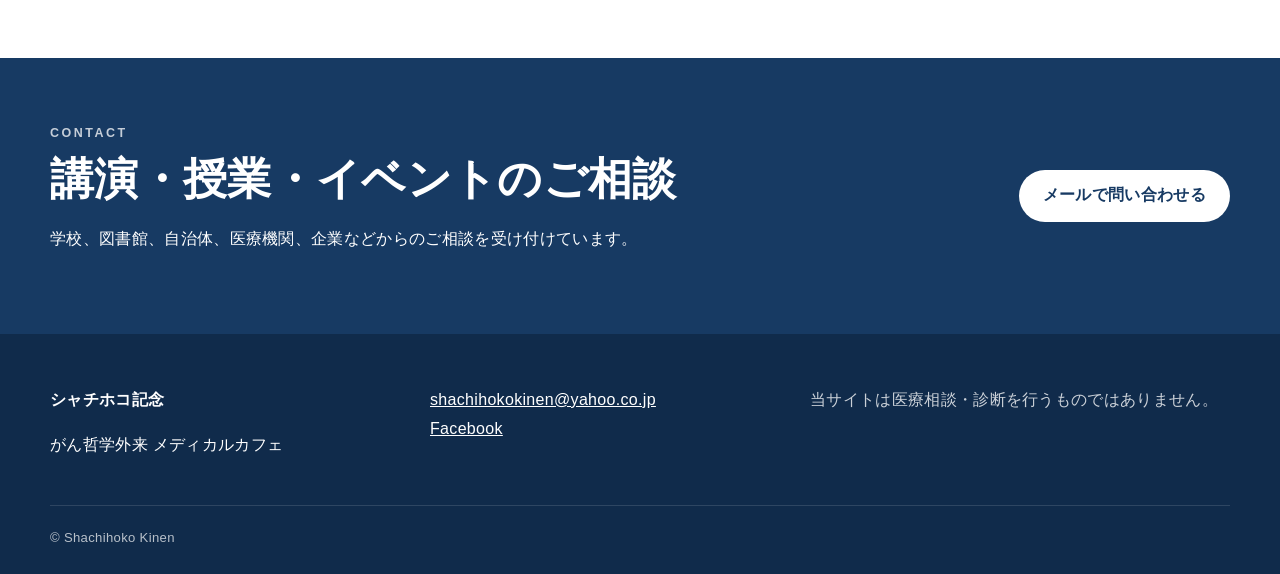
==== commit 4427a212: "Use supplied profile photo on homepage" ====
--- a/index.html
+++ b/index.html
@@ -77,7 +77,7 @@
           <a class="text-link" href="about.html">私たちについて詳しく見る →</a>
         </div>
         <div class="profile-mini">
-          <div class="photo-placeholder" aria-label="彦田かな子さんの写真を配置する場所">代表写真</div>
+          <img class="photo-placeholder" src="[data-uri]" alt="シャチホコ記念代表 彦田かな子" style="width:100%;aspect-ratio:4/5;object-fit:cover;object-position:center 32%;border-radius:22px;">
           <div>
             <p class="role">代表</p>
             <h3>彦田 かな子</h3>
--- a/styles.css
+++ b/styles.css
@@ -30,7 +30,7 @@
 .brand-mark{position:relative;width:66px;height:46px;display:inline-block}.brand-mark:before,.brand-mark:after{content:"";position:absolute;border:5px solid var(--navy);border-bottom:0;border-radius:50% 50% 0 0}.brand-mark:before{width:26px;height:22px;left:5px;top:10px;transform:rotate(-8deg)}.brand-mark:after{width:30px;height:26px;right:4px;top:6px;transform:rotate(14deg)}.brand-mark i{position:absolute;width:13px;height:13px;border-radius:50%;z-index:2}.brand-mark i:nth-child(1){background:#45ad56;left:2px;top:24px}.brand-mark i:nth-child(2){background:#e7a928;left:29px;bottom:0}.brand-mark i:nth-child(3){background:#da4a98;right:0;top:8px}
 .global-nav{display:flex;align-items:center;gap:26px;font-size:.95rem;font-weight:700}.global-nav a{position:relative}.global-nav a:after{content:"";position:absolute;left:0;right:100%;bottom:-7px;height:2px;background:var(--navy);transition:.25s}.global-nav a:hover:after,.global-nav a:focus-visible:after{right:0}
 .nav-toggle{display:none;border:1px solid var(--line);background:#fff;border-radius:999px;padding:8px 14px;color:var(--navy);font-weight:700}
-.hero{padding:82px 0 72px;overflow:hidden}.hero-grid{display:grid;grid-template-columns:1.25fr .75fr;align-items:center;gap:50px}.hero-copy h1{margin:.25em 0;font-size:clamp(2rem,4.1vw,4.2rem);line-height:1.35;color:var(--navy);letter-spacing:.04em}.hero-lead{font-size:clamp(1.05rem,1.4vw,1.28rem);max-width:760px}.eyebrow{margin:0 0 6px;color:var(--navy-2);font-size:.78rem;font-weight:800;letter-spacing:.2em}.light{color:#fff;opacity:.75}
+.hero{padding:82px 0 72px;overflow:hidden}.hero-grid{display:grid;grid-template-columns:1.25fr .75fr;align-items:center;gap:50px}.hero-copy h1{margin:.25em 0;font-size:clamp(2rem,4.1vw,4.2rem);line-height:1.35;color:var(--navy);letter-spacing:.04em}.hero-message-line{display:block}.hero-phrase{display:inline-block}.hero-lead{font-size:clamp(1.05rem,1.4vw,1.28rem);max-width:760px}.eyebrow{margin:0 0 6px;color:var(--navy-2);font-size:.78rem;font-weight:800;letter-spacing:.2em}.light{color:#fff;opacity:.75}
 .button-row{display:flex;gap:14px;flex-wrap:wrap;margin-top:30px}.button{display:inline-flex;align-items:center;justify-content:center;min-height:52px;padding:0 24px;border-radius:999px;font-weight:800;transition:transform .2s,box-shadow .2s}.button:hover{transform:translateY(-2px)}.primary{background:var(--navy);color:#fff;box-shadow:0 10px 24px rgba(23,58,99,.22)}.secondary{background:#fff;color:var(--navy);border:2px solid var(--navy)}.light-button{background:#fff;color:var(--navy)}
 .hero-visual{position:relative;min-height:390px}.sun{position:absolute;width:250px;height:250px;border-radius:50%;background:#fff0a8;right:40px;top:45px}.character{position:absolute;right:58px;top:80px;width:210px;height:250px;background:#f6e86c;border:4px solid var(--navy);clip-path:polygon(50% 0,92% 38%,80% 100%,20% 100%,8% 38%);display:grid;place-items:center;color:var(--navy);font-weight:800;text-align:center;line-height:1.5}.floating-dot{position:absolute;border-radius:50%}.dot-one{width:28px;height:28px;background:#45ad56;left:24px;top:70px}.dot-two{width:22px;height:22px;background:#da4a98;right:5px;top:24px}.dot-three{width:26px;height:26px;background:#e7a928;left:70px;bottom:10px}
 .section{padding:92px 0}.section-heading{margin-bottom:38px}.section-heading h2,.intro-section h2,.cta-section h2,.page-hero h1{margin:.1em 0;color:var(--navy);font-size:clamp(2rem,3.4vw,3.2rem);line-height:1.35}.centered{text-align:center}.row-heading{display:flex;justify-content:space-between;align-items:end;gap:20px}
@@ -51,6 +51,6 @@
 }
 @media (max-width:620px){
   :root{--container:min(100% - 28px,1180px)}.header-inner{min-height:76px}.brand small{display:none}.brand strong{font-size:1.1rem}.brand-mark{transform:scale(.88);transform-origin:left center}
-  .hero{padding:54px 0}.hero-copy h1{font-size:2.15rem}.hero-visual{min-height:270px}.sun{width:190px;height:190px;right:18px}.character{width:160px;height:205px;right:32px;top:58px;font-size:.9rem}
+  .hero{padding:54px 0}.hero-copy h1{font-size:clamp(1.75rem,8vw,2.15rem);line-height:1.45}.hero-visual{min-height:270px}.sun{width:190px;height:190px;right:18px}.character{width:160px;height:205px;right:32px;top:58px;font-size:.9rem}
   .section{padding:64px 0}.bubble-grid{grid-template-columns:1fr;gap:18px}.bubble{min-height:145px}.split-card{padding:28px}.profile-mini{grid-template-columns:1fr}.photo-placeholder{max-width:180px}.row-heading{align-items:flex-start;flex-direction:column}.instagram-grid{grid-template-columns:1fr}.footer-grid{grid-template-columns:1fr}.button-row .button{width:100%}
 }
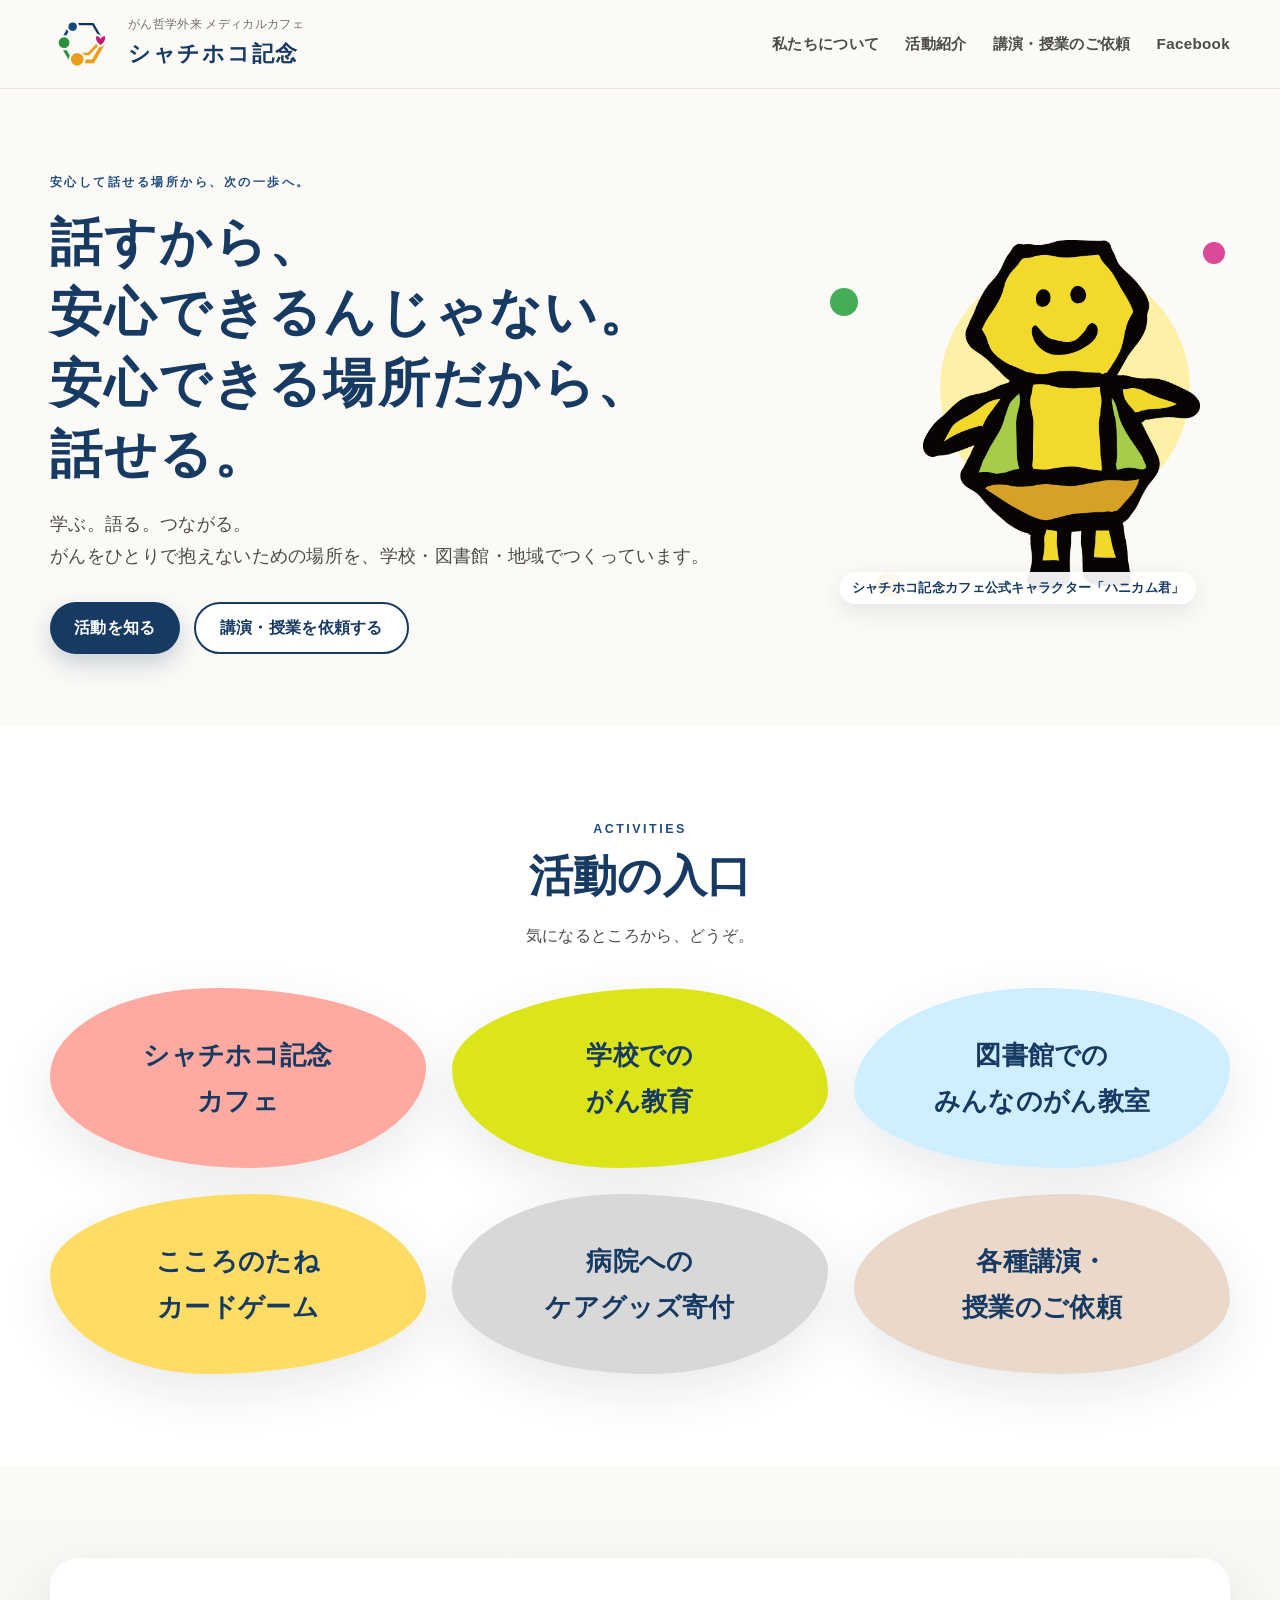
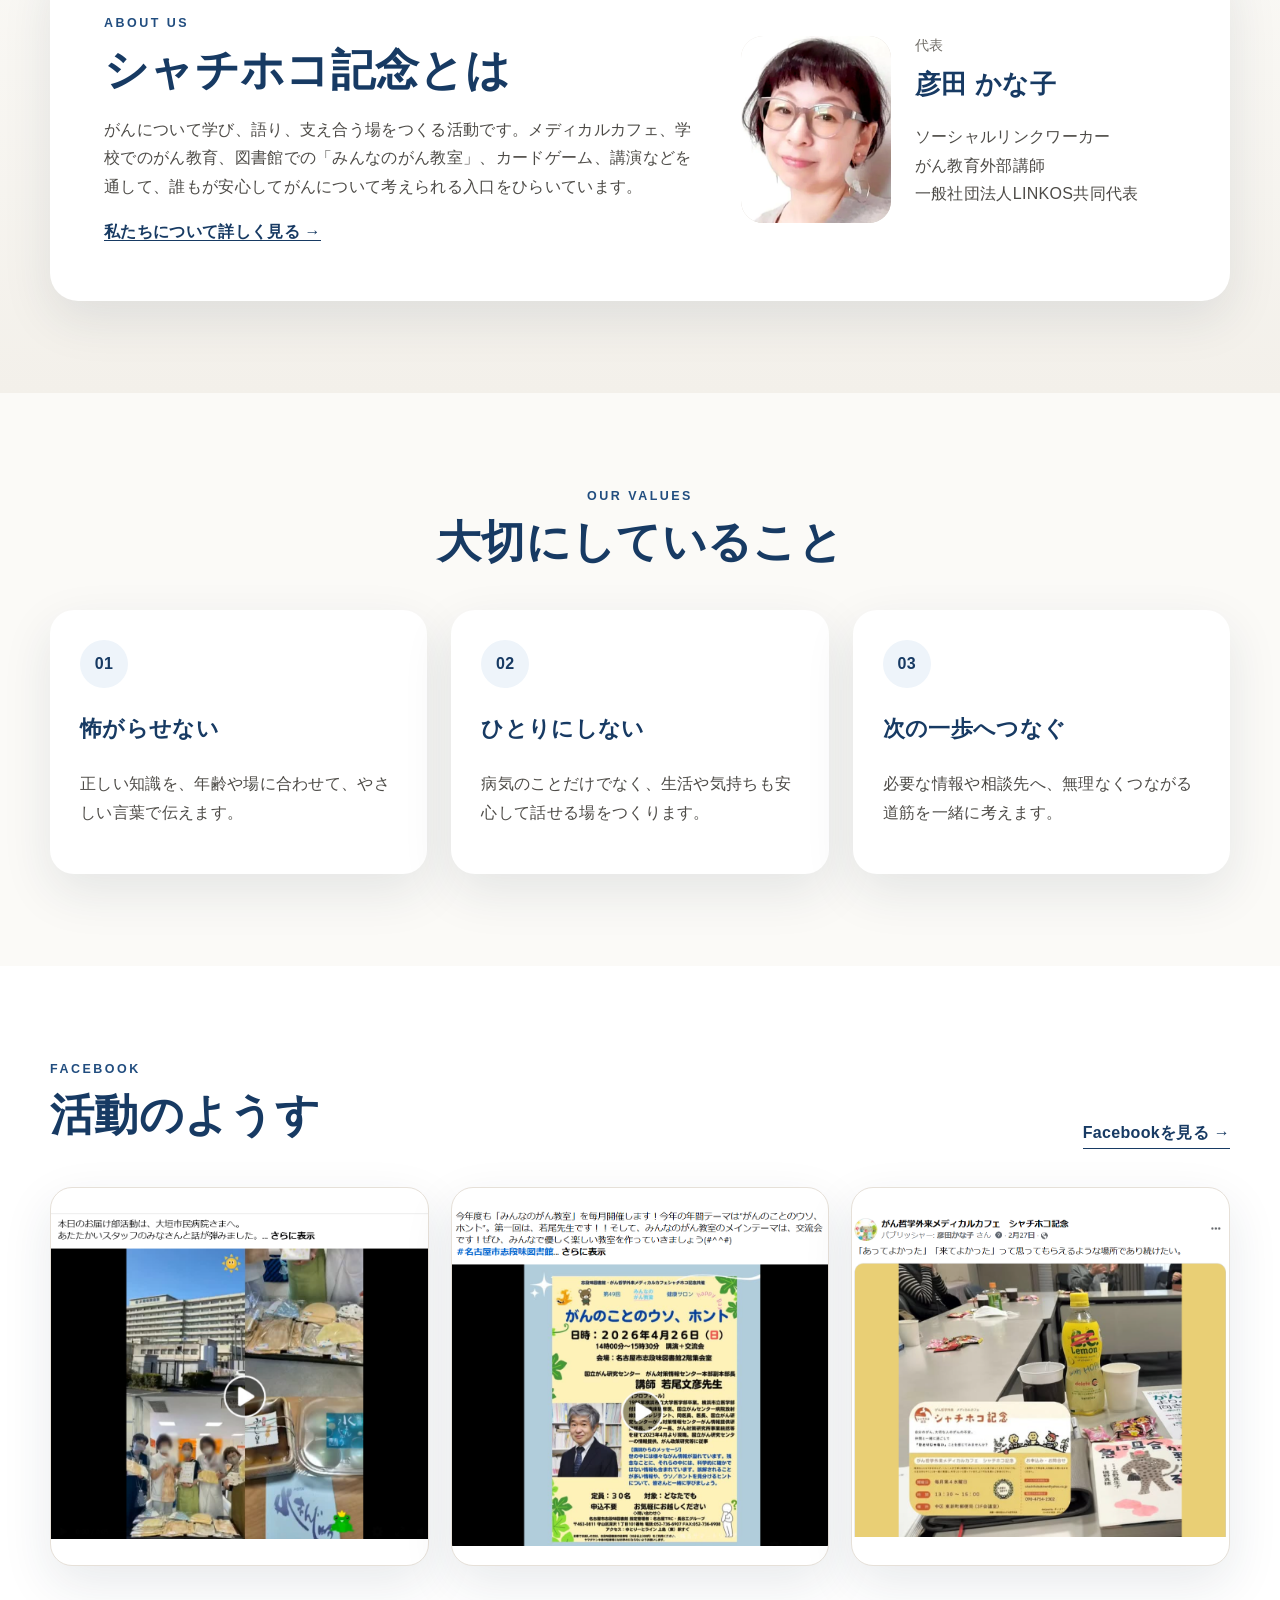
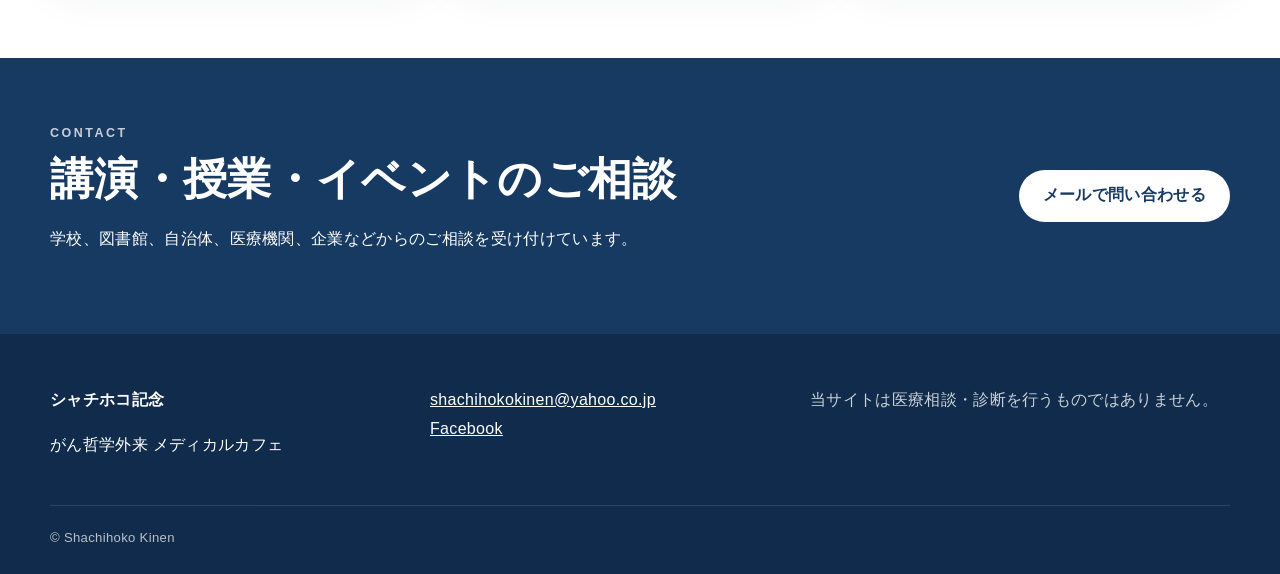
==== commit c8e4892e: "Add Cloudflare Web Analytics" ====
--- a/index.html
+++ b/index.html
@@ -1,136 +1,137 @@
-<!doctype html>
-<html lang="ja">
-<head>
-  <meta charset="utf-8">
-  <meta name="viewport" content="width=device-width, initial-scale=1">
-  <meta name="description" content="がん哲学外来メディカルカフェ『シャチホコ記念』。学ぶ・語る・つながる場を、学校・図書館・地域でひらいています。">
-  <title>シャチホコ記念｜学ぶ。語る。つながる。</title>
-  <link rel="stylesheet" href="styles.css">
-</head>
-<body>
-  <a class="skip-link" href="#main">本文へ移動</a>
-  <header class="site-header">
-    <div class="container header-inner">
-      <a class="brand" href="index.html" aria-label="シャチホコ記念 ホーム">
-        <span class="brand-mark" aria-hidden="true"><i></i><i></i><i></i></span>
-        <span><small>がん哲学外来 メディカルカフェ</small><strong>シャチホコ記念</strong></span>
-      </a>
-      <button class="nav-toggle" aria-expanded="false" aria-controls="global-nav">メニュー</button>
-      <nav id="global-nav" class="global-nav" aria-label="メインメニュー">
-        <a href="about.html">私たちについて</a>
-        <a href="activities.html">活動紹介</a>
-        <a href="request.html">講演・授業のご依頼</a>
-        <a href="https://www.facebook.com/shachihokokinen" target="_blank" rel="noopener noreferrer">Facebook</a>
-      </nav>
-    </div>
-  </header>
-
-  <main id="main">
-    <section class="hero">
-      <div class="container hero-grid">
-        <div class="hero-copy">
-          <p class="eyebrow">安心して話せる場所から、次の一歩へ。</p>
-          <h1 class="hero-message">
-            <span class="hero-message-line"><span class="hero-phrase">話すから、</span><span class="hero-phrase">安心できるんじゃない。</span></span>
-            <span class="hero-message-line"><span class="hero-phrase">安心できる場所だから、</span><span class="hero-phrase">話せる。</span></span>
-          </h1>
-          <p class="hero-lead">学ぶ。語る。つながる。<br>がんをひとりで抱えないための場所を、学校・図書館・地域でつくっています。</p>
-          <div class="button-row">
-            <a class="button primary" href="activities.html">活動を知る</a>
-            <a class="button secondary" href="request.html">講演・授業を依頼する</a>
-          </div>
-        </div>
-        <div class="hero-visual" aria-label="シャチホコ記念の活動を表すイラスト">
-          <div class="sun"></div>
-          <div class="character"><span>ここに<br>キャラクター画像</span></div>
-          <div class="floating-dot dot-one"></div>
-          <div class="floating-dot dot-two"></div>
-          <div class="floating-dot dot-three"></div>
-        </div>
-      </div>
-    </section>
-
-    <section class="section activities-overview">
-      <div class="container">
-        <div class="section-heading centered">
-          <p class="eyebrow">ACTIVITIES</p>
-          <h2>活動の入口</h2>
-          <p>気になるところから、どうぞ。</p>
-        </div>
-        <div class="bubble-grid">
-          <a class="bubble bubble-coral" href="cafe.html"><span>シャチホコ記念<br>カフェ</span></a>
-          <a class="bubble bubble-lime" href="education.html"><span>学校での<br>がん教育</span></a>
-          <a class="bubble bubble-sky" href="library.html"><span>図書館での<br>みんなのがん教室</span></a>
-          <a class="bubble bubble-yellow" href="cards.html"><span>こころのたね<br>カードゲーム</span></a>
-          <a class="bubble bubble-gray" href="care.html"><span>病院への<br>ケアグッズ寄付</span></a>
-          <a class="bubble bubble-beige" href="request.html"><span>各種講演・<br>授業のご依頼</span></a>
-        </div>
-      </div>
-    </section>
-
-    <section class="section intro-section">
-      <div class="container split-card">
-        <div>
-          <p class="eyebrow">ABOUT US</p>
-          <h2>シャチホコ記念とは</h2>
-          <p>がんについて学び、語り、支え合う場をつくる活動です。メディカルカフェ、学校でのがん教育、図書館での「みんなのがん教室」、カードゲーム、講演などを通して、誰もが安心してがんについて考えられる入口をひらいています。</p>
-          <a class="text-link" href="about.html">私たちについて詳しく見る →</a>
-        </div>
-        <div class="profile-mini">
-          <img class="photo-placeholder" src="[data-uri]" alt="シャチホコ記念代表 彦田かな子" style="width:100%;aspect-ratio:4/5;object-fit:cover;object-position:center 32%;border-radius:22px;">
-          <div>
-            <p class="role">代表</p>
-            <h3>彦田 かな子</h3>
-            <p>ソーシャルリンクワーカー<br>がん教育外部講師<br>一般社団法人LINKOS共同代表</p>
-          </div>
-        </div>
-      </div>
-    </section>
-
-    <section class="section values-section">
-      <div class="container">
-        <div class="section-heading centered">
-          <p class="eyebrow">OUR VALUES</p>
-          <h2>大切にしていること</h2>
-        </div>
-        <div class="card-grid three">
-          <article class="value-card"><span class="icon">01</span><h3>怖がらせない</h3><p>正しい知識を、年齢や場に合わせて、やさしい言葉で伝えます。</p></article>
-          <article class="value-card"><span class="icon">02</span><h3>ひとりにしない</h3><p>病気のことだけでなく、生活や気持ちも安心して話せる場をつくります。</p></article>
-          <article class="value-card"><span class="icon">03</span><h3>次の一歩へつなぐ</h3><p>必要な情報や相談先へ、無理なくつながる道筋を一緒に考えます。</p></article>
-        </div>
-      </div>
-    </section>
-
-    <section class="section instagram-section">
-      <div class="container">
-        <div class="section-heading row-heading">
-          <div><p class="eyebrow">FACEBOOK</p><h2>活動のようす</h2></div>
-          <a class="text-link" href="https://www.facebook.com/shachihokokinen" target="_blank" rel="noopener noreferrer">Facebookを見る →</a>
-        </div>
-        <div class="instagram-grid">
-          <a href="https://www.facebook.com/shachihokokinen" target="_blank" rel="noopener noreferrer" class="insta-placeholder">Facebook投稿画像 1</a>
-          <a href="https://www.facebook.com/shachihokokinen" target="_blank" rel="noopener noreferrer" class="insta-placeholder">Facebook投稿画像 2</a>
-          <a href="https://www.facebook.com/shachihokokinen" target="_blank" rel="noopener noreferrer" class="insta-placeholder">Facebook投稿画像 3</a>
-        </div>
-      </div>
-    </section>
-
-    <section class="cta-section">
-      <div class="container cta-inner">
-        <div><p class="eyebrow light">CONTACT</p><h2>講演・授業・イベントのご相談</h2><p>学校、図書館、自治体、医療機関、企業などからのご相談を受け付けています。</p></div>
-        <a class="button light-button" href="mailto:shachihokokinen@yahoo.co.jp">メールで問い合わせる</a>
-      </div>
-    </section>
-  </main>
-
-  <footer class="site-footer">
-    <div class="container footer-grid">
-      <div><strong>シャチホコ記念</strong><p>がん哲学外来 メディカルカフェ</p></div>
-      <div><a href="mailto:shachihokokinen@yahoo.co.jp">shachihokokinen@yahoo.co.jp</a><br><a href="https://www.facebook.com/shachihokokinen" target="_blank" rel="noopener noreferrer">Facebook</a></div>
-      <p class="footer-note">当サイトは医療相談・診断を行うものではありません。</p>
-    </div>
-    <div class="container copyright">© Shachihoko Kinen</div>
-  </footer>
+<!doctype html>
+<html lang="ja">
+<head>
+  <meta charset="utf-8">
+  <meta name="viewport" content="width=device-width, initial-scale=1">
+  <meta name="description" content="がん哲学外来メディカルカフェ『シャチホコ記念』。学ぶ・語る・つながる場を、学校・図書館・地域でひらいています。">
+  <title>シャチホコ記念｜学ぶ。語る。つながる。</title>
+  <link rel="stylesheet" href="styles.css">
+</head>
+<body>
+  <a class="skip-link" href="#main">本文へ移動</a>
+  <header class="site-header">
+    <div class="container header-inner">
+      <a class="brand" href="index.html" aria-label="シャチホコ記念 ホーム">
+        <span class="brand-mark" aria-hidden="true"><i></i><i></i><i></i></span>
+        <span><small>がん哲学外来 メディカルカフェ</small><strong>シャチホコ記念</strong></span>
+      </a>
+      <button class="nav-toggle" aria-expanded="false" aria-controls="global-nav">メニュー</button>
+      <nav id="global-nav" class="global-nav" aria-label="メインメニュー">
+        <a href="about.html">私たちについて</a>
+        <a href="activities.html">活動紹介</a>
+        <a href="request.html">講演・授業のご依頼</a>
+        <a href="https://www.facebook.com/shachihokokinen" target="_blank" rel="noopener noreferrer">Facebook</a>
+      </nav>
+    </div>
+  </header>
+
+  <main id="main">
+    <section class="hero">
+      <div class="container hero-grid">
+        <div class="hero-copy">
+          <p class="eyebrow">安心して話せる場所から、次の一歩へ。</p>
+          <h1 class="hero-message">
+            <span class="hero-message-line"><span class="hero-phrase">話すから、</span><span class="hero-phrase">安心できるんじゃない。</span></span>
+            <span class="hero-message-line"><span class="hero-phrase">安心できる場所だから、</span><span class="hero-phrase">話せる。</span></span>
+          </h1>
+          <p class="hero-lead">学ぶ。語る。つながる。<br>がんをひとりで抱えないための場所を、学校・図書館・地域でつくっています。</p>
+          <div class="button-row">
+            <a class="button primary" href="activities.html">活動を知る</a>
+            <a class="button secondary" href="request.html">講演・授業を依頼する</a>
+          </div>
+        </div>
+        <div class="hero-visual" aria-label="シャチホコ記念の活動を表すイラスト">
+          <div class="sun"></div>
+          <div class="character"><span>ここに<br>キャラクター画像</span></div>
+          <div class="floating-dot dot-one"></div>
+          <div class="floating-dot dot-two"></div>
+          <div class="floating-dot dot-three"></div>
+        </div>
+      </div>
+    </section>
+
+    <section class="section activities-overview">
+      <div class="container">
+        <div class="section-heading centered">
+          <p class="eyebrow">ACTIVITIES</p>
+          <h2>活動の入口</h2>
+          <p>気になるところから、どうぞ。</p>
+        </div>
+        <div class="bubble-grid">
+          <a class="bubble bubble-coral" href="cafe.html"><span>シャチホコ記念<br>カフェ</span></a>
+          <a class="bubble bubble-lime" href="education.html"><span>学校での<br>がん教育</span></a>
+          <a class="bubble bubble-sky" href="library.html"><span>図書館での<br>みんなのがん教室</span></a>
+          <a class="bubble bubble-yellow" href="cards.html"><span>こころのたね<br>カードゲーム</span></a>
+          <a class="bubble bubble-gray" href="care.html"><span>病院への<br>ケアグッズ寄付</span></a>
+          <a class="bubble bubble-beige" href="request.html"><span>各種講演・<br>授業のご依頼</span></a>
+        </div>
+      </div>
+    </section>
+
+    <section class="section intro-section">
+      <div class="container split-card">
+        <div>
+          <p class="eyebrow">ABOUT US</p>
+          <h2>シャチホコ記念とは</h2>
+          <p>がんについて学び、語り、支え合う場をつくる活動です。メディカルカフェ、学校でのがん教育、図書館での「みんなのがん教室」、カードゲーム、講演などを通して、誰もが安心してがんについて考えられる入口をひらいています。</p>
+          <a class="text-link" href="about.html">私たちについて詳しく見る →</a>
+        </div>
+        <div class="profile-mini">
+          <img class="photo-placeholder" src="[data-uri]" alt="シャチホコ記念代表 彦田かな子" style="width:100%;aspect-ratio:4/5;object-fit:cover;object-position:center 32%;border-radius:22px;">
+          <div>
+            <p class="role">代表</p>
+            <h3>彦田 かな子</h3>
+            <p>ソーシャルリンクワーカー<br>がん教育外部講師<br>一般社団法人LINKOS共同代表</p>
+          </div>
+        </div>
+      </div>
+    </section>
+
+    <section class="section values-section">
+      <div class="container">
+        <div class="section-heading centered">
+          <p class="eyebrow">OUR VALUES</p>
+          <h2>大切にしていること</h2>
+        </div>
+        <div class="card-grid three">
+          <article class="value-card"><span class="icon">01</span><h3>怖がらせない</h3><p>正しい知識を、年齢や場に合わせて、やさしい言葉で伝えます。</p></article>
+          <article class="value-card"><span class="icon">02</span><h3>ひとりにしない</h3><p>病気のことだけでなく、生活や気持ちも安心して話せる場をつくります。</p></article>
+          <article class="value-card"><span class="icon">03</span><h3>次の一歩へつなぐ</h3><p>必要な情報や相談先へ、無理なくつながる道筋を一緒に考えます。</p></article>
+        </div>
+      </div>
+    </section>
+
+    <section class="section instagram-section">
+      <div class="container">
+        <div class="section-heading row-heading">
+          <div><p class="eyebrow">FACEBOOK</p><h2>活動のようす</h2></div>
+          <a class="text-link" href="https://www.facebook.com/shachihokokinen" target="_blank" rel="noopener noreferrer">Facebookを見る →</a>
+        </div>
+        <div class="instagram-grid">
+          <a href="https://www.facebook.com/shachihokokinen" target="_blank" rel="noopener noreferrer" class="insta-placeholder">Facebook投稿画像 1</a>
+          <a href="https://www.facebook.com/shachihokokinen" target="_blank" rel="noopener noreferrer" class="insta-placeholder">Facebook投稿画像 2</a>
+          <a href="https://www.facebook.com/shachihokokinen" target="_blank" rel="noopener noreferrer" class="insta-placeholder">Facebook投稿画像 3</a>
+        </div>
+      </div>
+    </section>
+
+    <section class="cta-section">
+      <div class="container cta-inner">
+        <div><p class="eyebrow light">CONTACT</p><h2>講演・授業・イベントのご相談</h2><p>学校、図書館、自治体、医療機関、企業などからのご相談を受け付けています。</p></div>
+        <a class="button light-button" href="mailto:shachihokokinen@yahoo.co.jp">メールで問い合わせる</a>
+      </div>
+    </section>
+  </main>
+
+  <footer class="site-footer">
+    <div class="container footer-grid">
+      <div><strong>シャチホコ記念</strong><p>がん哲学外来 メディカルカフェ</p></div>
+      <div><a href="mailto:shachihokokinen@yahoo.co.jp">shachihokokinen@yahoo.co.jp</a><br><a href="https://www.facebook.com/shachihokokinen" target="_blank" rel="noopener noreferrer">Facebook</a></div>
+      <p class="footer-note">当サイトは医療相談・診断を行うものではありません。</p>
+    </div>
+    <div class="container copyright">© Shachihoko Kinen</div>
+  </footer>
   <script src="script.js"></script>
+  <!-- Cloudflare Web Analytics --><script defer src='https://static.cloudflareinsights.com/beacon.min.js' data-cf-beacon='{"token": "e6adf158da30478fa722baf72104367c"}'></script><!-- End Cloudflare Web Analytics -->
 </body>
 </html>
--- a/styles.css
+++ b/styles.css
@@ -27,17 +27,17 @@
 .site-header{position:sticky;top:0;z-index:30;background:rgba(251,250,247,.94);backdrop-filter:blur(12px);border-bottom:1px solid rgba(230,224,216,.8)}
 .header-inner{min-height:88px;display:flex;align-items:center;justify-content:space-between;gap:24px}
 .brand{display:flex;align-items:center;gap:14px}.brand small{display:block;font-size:.72rem;color:var(--muted)}.brand strong{display:block;color:var(--navy);font-size:1.35rem;letter-spacing:.08em}
-.brand-mark{position:relative;width:66px;height:46px;display:inline-block}.brand-mark:before,.brand-mark:after{content:"";position:absolute;border:5px solid var(--navy);border-bottom:0;border-radius:50% 50% 0 0}.brand-mark:before{width:26px;height:22px;left:5px;top:10px;transform:rotate(-8deg)}.brand-mark:after{width:30px;height:26px;right:4px;top:6px;transform:rotate(14deg)}.brand-mark i{position:absolute;width:13px;height:13px;border-radius:50%;z-index:2}.brand-mark i:nth-child(1){background:#45ad56;left:2px;top:24px}.brand-mark i:nth-child(2){background:#e7a928;left:29px;bottom:0}.brand-mark i:nth-child(3){background:#da4a98;right:0;top:8px}
+.brand-mark{position:relative;width:64px;height:58px;display:inline-block;flex:0 0 auto;background:url("assets/logo-mark.svg") center/contain no-repeat}.brand-mark:before,.brand-mark:after,.brand-mark i{display:none}
 .global-nav{display:flex;align-items:center;gap:26px;font-size:.95rem;font-weight:700}.global-nav a{position:relative}.global-nav a:after{content:"";position:absolute;left:0;right:100%;bottom:-7px;height:2px;background:var(--navy);transition:.25s}.global-nav a:hover:after,.global-nav a:focus-visible:after{right:0}
 .nav-toggle{display:none;border:1px solid var(--line);background:#fff;border-radius:999px;padding:8px 14px;color:var(--navy);font-weight:700}
 .hero{padding:82px 0 72px;overflow:hidden}.hero-grid{display:grid;grid-template-columns:1.25fr .75fr;align-items:center;gap:50px}.hero-copy h1{margin:.25em 0;font-size:clamp(2rem,4.1vw,4.2rem);line-height:1.35;color:var(--navy);letter-spacing:.04em}.hero-message-line{display:block}.hero-phrase{display:inline-block}.hero-lead{font-size:clamp(1.05rem,1.4vw,1.28rem);max-width:760px}.eyebrow{margin:0 0 6px;color:var(--navy-2);font-size:.78rem;font-weight:800;letter-spacing:.2em}.light{color:#fff;opacity:.75}
 .button-row{display:flex;gap:14px;flex-wrap:wrap;margin-top:30px}.button{display:inline-flex;align-items:center;justify-content:center;min-height:52px;padding:0 24px;border-radius:999px;font-weight:800;transition:transform .2s,box-shadow .2s}.button:hover{transform:translateY(-2px)}.primary{background:var(--navy);color:#fff;box-shadow:0 10px 24px rgba(23,58,99,.22)}.secondary{background:#fff;color:var(--navy);border:2px solid var(--navy)}.light-button{background:#fff;color:var(--navy)}
-.hero-visual{position:relative;min-height:390px}.sun{position:absolute;width:250px;height:250px;border-radius:50%;background:#fff0a8;right:40px;top:45px}.character{position:absolute;right:58px;top:80px;width:210px;height:250px;background:#f6e86c;border:4px solid var(--navy);clip-path:polygon(50% 0,92% 38%,80% 100%,20% 100%,8% 38%);display:grid;place-items:center;color:var(--navy);font-weight:800;text-align:center;line-height:1.5}.floating-dot{position:absolute;border-radius:50%}.dot-one{width:28px;height:28px;background:#45ad56;left:24px;top:70px}.dot-two{width:22px;height:22px;background:#da4a98;right:5px;top:24px}.dot-three{width:26px;height:26px;background:#e7a928;left:70px;bottom:10px}
+.hero-visual{position:relative;min-height:390px}.sun{position:absolute;width:250px;height:250px;border-radius:50%;background:#fff0a8;right:40px;top:45px}.character{position:absolute;right:24px;top:22px;width:290px;height:350px;background:url("hanikamu.png") center/contain no-repeat;border:0;clip-path:none;display:block}.character span{position:absolute;width:1px;height:1px;padding:0;margin:-1px;overflow:hidden;clip:rect(0,0,0,0);white-space:nowrap;border:0}.floating-dot{position:absolute;border-radius:50%}.dot-one{width:28px;height:28px;background:#45ad56;left:24px;top:70px}.dot-two{width:22px;height:22px;background:#da4a98;right:5px;top:24px}.dot-three{width:26px;height:26px;background:#e7a928;left:70px;bottom:10px}
 .section{padding:92px 0}.section-heading{margin-bottom:38px}.section-heading h2,.intro-section h2,.cta-section h2,.page-hero h1{margin:.1em 0;color:var(--navy);font-size:clamp(2rem,3.4vw,3.2rem);line-height:1.35}.centered{text-align:center}.row-heading{display:flex;justify-content:space-between;align-items:end;gap:20px}
 .activities-overview{background:#fff}.bubble-grid{display:grid;grid-template-columns:repeat(3,1fr);gap:26px}.bubble{min-height:180px;display:grid;place-items:center;padding:24px;text-align:center;font-size:clamp(1.25rem,2vw,1.85rem);font-weight:900;color:var(--navy);box-shadow:var(--shadow);transition:transform .25s,box-shadow .25s}.bubble:hover{transform:translateY(-6px) rotate(-1deg);box-shadow:0 24px 60px rgba(33,52,73,.16)}.bubble:nth-child(even):hover{transform:translateY(-6px) rotate(1deg)}.bubble-coral{background:var(--coral);border-radius:44% 56% 47% 53%/49% 44% 56% 51%}.bubble-lime{background:var(--lime);border-radius:56% 44% 56% 44%/45% 57% 43% 55%}.bubble-sky{background:var(--sky);border-radius:49% 51% 44% 56%/57% 43% 57% 43%}.bubble-yellow{background:var(--yellow);border-radius:54% 46% 58% 42%/44% 56% 44% 56%}.bubble-gray{background:var(--gray);border-radius:45% 55% 48% 52%/52% 42% 58% 48%}.bubble-beige{background:var(--beige);border-radius:57% 43% 45% 55%/52% 58% 42% 48%}
 .intro-section{background:linear-gradient(180deg,var(--paper),#f3f0ea)}.split-card{display:grid;grid-template-columns:1.15fr .85fr;gap:48px;background:#fff;border-radius:var(--radius);padding:54px;box-shadow:var(--shadow)}.profile-mini{display:grid;grid-template-columns:150px 1fr;gap:24px;align-items:center}.photo-placeholder{aspect-ratio:4/5;border-radius:22px;background:linear-gradient(145deg,#e7dfd7,#cfc6bc);display:grid;place-items:center;color:#70675f;font-weight:700}.role{margin:0;color:var(--muted);font-size:.85rem}.profile-mini h3{margin:.1em 0;color:var(--navy);font-size:1.6rem}.text-link{color:var(--navy);font-weight:800;border-bottom:1px solid currentColor}.text-link:hover{opacity:.72}
 .card-grid{display:grid;gap:24px}.three{grid-template-columns:repeat(3,1fr)}.value-card,.content-card{background:#fff;border-radius:24px;padding:30px;box-shadow:var(--shadow)}.value-card .icon{display:inline-grid;place-items:center;width:48px;height:48px;border-radius:50%;background:#eef4fa;color:var(--navy);font-weight:900}.value-card h3,.content-card h3{color:var(--navy);font-size:1.35rem}
-.instagram-section{background:#fff}.instagram-grid{display:grid;grid-template-columns:repeat(3,1fr);gap:22px}.insta-placeholder{aspect-ratio:1;border-radius:22px;background:linear-gradient(135deg,#f4e8f1,#daeefa);display:grid;place-items:center;color:var(--navy);font-weight:800;border:1px dashed #a8a1a8}
+.instagram-section{background:#fff}.instagram-grid{display:grid;grid-template-columns:repeat(3,1fr);gap:22px}.insta-placeholder{aspect-ratio:1;border-radius:22px;background:linear-gradient(135deg,#f4e8f1,#daeefa);display:grid;place-items:center;color:var(--navy);font-weight:800;border:1px dashed #a8a1a8}.instagram-section .insta-placeholder{background-color:#fff;background-position:center;background-repeat:no-repeat;background-size:contain;border:1px solid var(--line);box-shadow:var(--shadow);overflow:hidden;text-indent:-9999px}.instagram-section .insta-placeholder:nth-child(1){background-image:url("facebook1.png")}.instagram-section .insta-placeholder:nth-child(2){background-image:url("facebook2.png")}.instagram-section .insta-placeholder:nth-child(3){background-image:url("facebook3.png")}
 .cta-section{padding:64px 0;background:var(--navy);color:#fff}.cta-section h2{color:#fff}.cta-inner{display:flex;justify-content:space-between;align-items:center;gap:30px}
 .site-footer{padding:52px 0 24px;background:#102b4b;color:#fff}.footer-grid{display:grid;grid-template-columns:1fr 1fr 1.2fr;gap:30px;align-items:start}.site-footer a{text-decoration:underline}.footer-note{margin:0;opacity:.78}.copyright{margin-top:30px;padding-top:20px;border-top:1px solid rgba(255,255,255,.18);font-size:.82rem;opacity:.7}
 .page-hero{padding:74px 0 48px;background:linear-gradient(180deg,#fff,var(--paper))}.page-hero p{max-width:760px;font-size:1.08rem}.breadcrumbs{font-size:.84rem;color:var(--muted);margin-bottom:14px}.breadcrumbs a{text-decoration:underline}.page-grid{display:grid;grid-template-columns:minmax(0,1fr) 290px;gap:50px}.prose h2{margin-top:2.2em;color:var(--navy);font-size:1.9rem}.prose h3{margin-top:1.8em;color:var(--navy)}.prose p,.prose li{font-size:1.02rem}.prose ul{padding-left:1.2em}.notice{background:#fff8dc;border-left:5px solid var(--yellow);padding:20px 22px;border-radius:12px}.sidebar-card{position:sticky;top:120px;background:#fff;border-radius:20px;padding:24px;box-shadow:var(--shadow)}.sidebar-card h3{margin-top:0;color:var(--navy)}.sidebar-card nav{display:grid;gap:10px}.sidebar-card a{padding:8px 0;border-bottom:1px solid var(--line)}
@@ -51,6 +51,6 @@
 }
 @media (max-width:620px){
   :root{--container:min(100% - 28px,1180px)}.header-inner{min-height:76px}.brand small{display:none}.brand strong{font-size:1.1rem}.brand-mark{transform:scale(.88);transform-origin:left center}
-  .hero{padding:54px 0}.hero-copy h1{font-size:clamp(1.75rem,8vw,2.15rem);line-height:1.45}.hero-visual{min-height:270px}.sun{width:190px;height:190px;right:18px}.character{width:160px;height:205px;right:32px;top:58px;font-size:.9rem}
+  .hero{padding:54px 0}.hero-copy h1{font-size:clamp(1.75rem,8vw,2.15rem);line-height:1.45}.hero-visual{min-height:270px}.sun{width:190px;height:190px;right:18px}.character{width:190px;height:245px;right:22px;top:12px}.floating-dot.dot-two{right:0}.character{font-size:.9rem}
   .section{padding:64px 0}.bubble-grid{grid-template-columns:1fr;gap:18px}.bubble{min-height:145px}.split-card{padding:28px}.profile-mini{grid-template-columns:1fr}.photo-placeholder{max-width:180px}.row-heading{align-items:flex-start;flex-direction:column}.instagram-grid{grid-template-columns:1fr}.footer-grid{grid-template-columns:1fr}.button-row .button{width:100%}
 }
